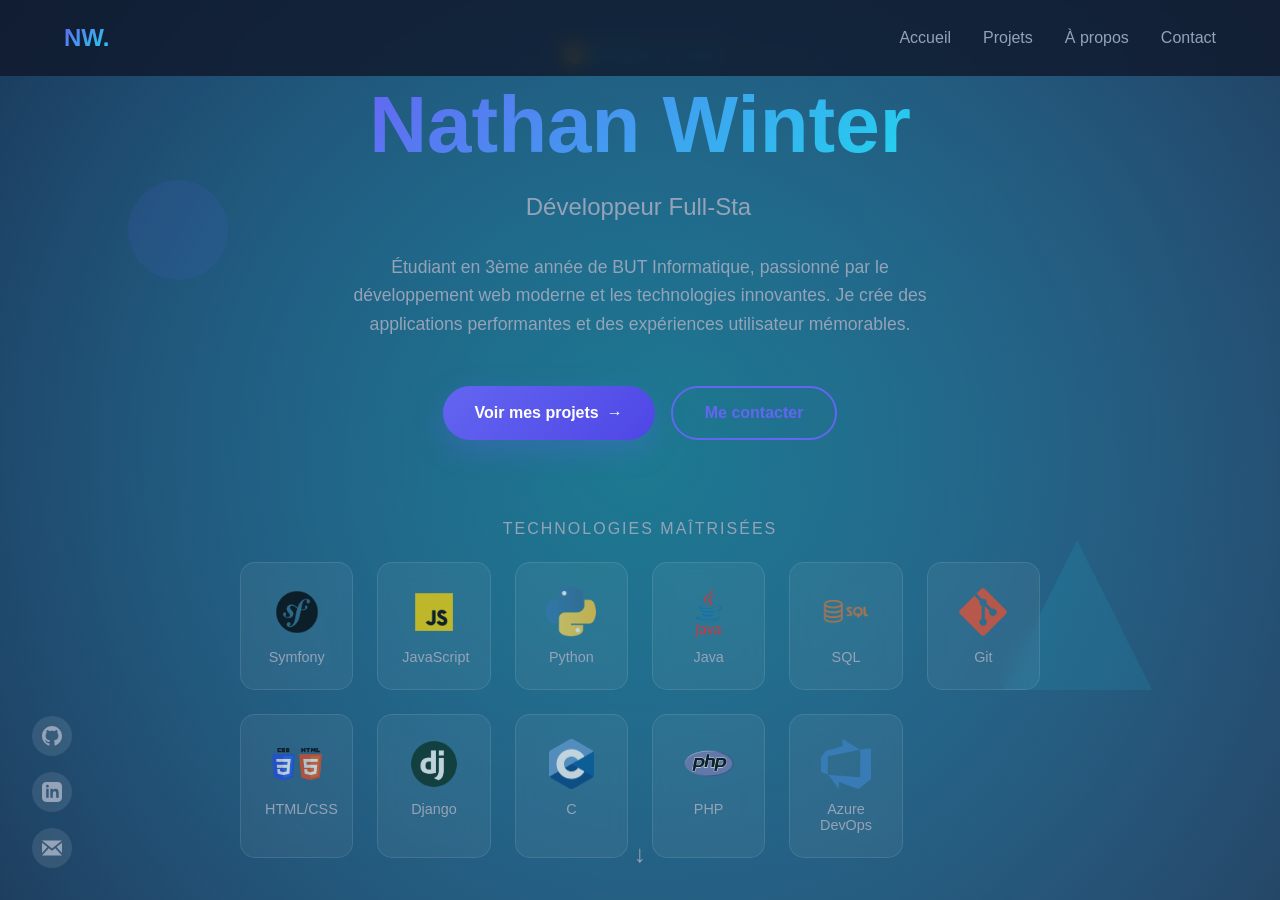
==== public_html/index.html @ c36e3659 "Init" ====
<!DOCTYPE html>
<html lang="fr">
<head>
    <meta charset="UTF-8">
    <meta name="viewport" content="width=device-width, initial-scale=1.0">
    <title>Alexandre Moreau - Portfolio</title>
    <link href="/public/css/styles.css" rel="stylesheet" />
    <script defer src="/public/js/script.js"></script>
</head>
<body>
<!-- Animated Background -->
<div class="bg-animation"></div>

<!-- Floating Shapes -->
<div class="shape shape-1"></div>
<div class="shape shape-2"></div>

<!-- Navigation -->
<nav id="navbar">
    <div class="nav-container">
        <div class="logo">NW.</div>
        <ul class="nav-links">
            <li><a href="#home">Accueil</a></li>
            <li><a href="#projects">Projets</a></li>
            <li><a href="#about">À propos</a></li>
            <li><a href="#contact">Contact</a></li>
        </ul>
    </div>
</nav>

<!-- Hero Section -->
<section class="hero" id="home">
    <div class="hero-content">
        <p class="greeting">👋 Bonjour, je suis</p>
        <h1>
            <span class="name-highlight">Nathan Winter</span>
        </h1>
        <p class="tagline">
            Développeur Full-Stack <span class="typing-effect"></span>
        </p>
        <p class="hero-description">
            Étudiant en 3ème année de BUT Informatique, passionné par le développement web moderne et les technologies innovantes. Je crée des applications performantes et des expériences utilisateur mémorables.
        </p>

        <div class="btn-group">
            <a href="#projects" class="btn btn-primary">
                <span>Voir mes projets</span>
                <span>→</span>
            </a>
            <a href="#contact" class="btn btn-secondary">
                <span>Me contacter</span>
            </a>
        </div>

        <div class="skills">
            <p class="skills-title">Technologies maîtrisées</p>
            <div class="skills-grid">
                <div class="skill-card">
                    <img class="skill-icon" src="/public/img/logo-symfony.png" alt="Symfony">
                    <div class="skill-name">Symfony</div>
                </div>
                <div class="skill-card">
                    <img class="skill-icon" src="/public/img/logo-js.png" alt="JavaScript">
                    <div class="skill-name">JavaScript</div>
                </div>
                <div class="skill-card">
                    <img class="skill-icon" src="/public/img/logo-python.png" alt="Python">
                    <div class="skill-name">Python</div>
                </div>
                <div class="skill-card">
                    <img class="skill-icon" src="/public/img/logo-java.png" alt="Java">
                    <div class="skill-name">Java</div>
                </div>
                <div class="skill-card">
                    <img class="skill-icon" src="/public/img/logo-sql.png" alt="SQL">
                    <div class="skill-name">SQL</div>
                </div>
                <div class="skill-card">
                    <img class="skill-icon" src="/public/img/logo-git.png" alt="Git">
                    <div class="skill-name">Git</div>
                </div>
                <div class="skill-card">
                    <img class="skill-icon" src="/public/img/logo-htmlcss.png" alt="HTML/CSS">
                    <div class="skill-name">HTML/CSS</div>
                </div>
                <div class="skill-card">
                    <img class="skill-icon" src="/public/img/logo-django.png" alt="Django">
                    <div class="skill-name">Django</div>
                </div>
                <div class="skill-card">
                    <img class="skill-icon" src="/public/img/logo-c.png" alt="C">
                    <div class="skill-name">C</div>
                </div>
                <div class="skill-card">
                    <img class="skill-icon" src="/public/img/logo-php.png" alt="PHP">
                    <div class="skill-name">PHP</div>
                </div>
                <div class="skill-card">
                    <img class="skill-icon" src="/public/img/logo-azure.png" alt="Azure">
                    <div class="skill-name">Azure DevOps</div>
                </div>
            </div>
        </div>
    </div>

    <div class="scroll-indicator"></div>
</section>

<!-- Social Links -->
<div class="social-links">
    <a href="https://github.com" class="social-link" title="GitHub">
        <svg width="20" height="20" viewBox="0 0 24 24" fill="currentColor">
            <path d="M12 0c-6.626 0-12 5.373-12 12 0 5.302 3.438 9.8 8.207 11.387.599.111.793-.261.793-.577v-2.234c-3.338.726-4.033-1.416-4.033-1.416-.546-1.387-1.333-1.756-1.333-1.756-1.089-.745.083-.729.083-.729 1.205.084 1.839 1.237 1.839 1.237 1.07 1.834 2.807 1.304 3.492.997.107-.775.418-1.305.762-1.604-2.665-.305-5.467-1.334-5.467-5.931 0-1.311.469-2.381 1.236-3.221-.124-.303-.535-1.524.117-3.176 0 0 1.008-.322 3.301 1.23.957-.266 1.983-.399 3.003-.404 1.02.005 2.047.138 3.006.404 2.291-1.552 3.297-1.23 3.297-1.23.653 1.653.242 2.874.118 3.176.77.84 1.235 1.911 1.235 3.221 0 4.609-2.807 5.624-5.479 5.921.43.372.823 1.102.823 2.222v3.293c0 .319.192.694.801.576 4.765-1.589 8.199-6.086 8.199-11.386 0-6.627-5.373-12-12-12z"/>
        </svg>
    </a>
    <a href="https://linkedin.com" class="social-link" title="LinkedIn">
        <svg width="20" height="20" viewBox="0 0 24 24" fill="currentColor">
            <path d="M19 0h-14c-2.761 0-5 2.239-5 5v14c0 2.761 2.239 5 5 5h14c2.762 0 5-2.239 5-5v-14c0-2.761-2.238-5-5-5zm-11 19h-3v-11h3v11zm-1.5-12.268c-.966 0-1.75-.79-1.75-1.764s.784-1.764 1.75-1.764 1.75.79 1.75 1.764-.783 1.764-1.75 1.764zm13.5 12.268h-3v-5.604c0-3.368-4-3.113-4 0v5.604h-3v-11h3v1.765c1.396-2.586 7-2.777 7 2.476v6.759z"/>
        </svg>
    </a>
    <a href="mailto:alexandre.moreau@example.com" class="social-link" title="Email">
        <svg width="20" height="20" viewBox="0 0 24 24" fill="currentColor">
            <path d="M12 12.713l-11.985-9.713h23.971l-11.986 9.713zm-5.425-1.822l-6.575-5.329v12.501l6.575-7.172zm10.85 0l6.575 7.172v-12.501l-6.575 5.329zm-1.557 1.261l-3.868 3.135-3.868-3.135-8.11 8.848h23.956l-8.11-8.848z"/>
        </svg>
    </a>
</div>
</body>
</html>
---- public/css/styles.css ----
* {
    margin: 0;
    padding: 0;
    box-sizing: border-box;
}

:root {
    --primary: #6366f1;
    --primary-dark: #4f46e5;
    --secondary: #22d3ee;
    --dark: #0f172a;
    --dark-lighter: #1e293b;
    --light: #f1f5f9;
    --text-primary: #e2e8f0;
    --text-secondary: #94a3b8;
}

body {
    font-family: -apple-system, BlinkMacSystemFont, 'Segoe UI', Roboto, sans-serif;
    background: linear-gradient(135deg, var(--dark) 0%, var(--dark-lighter) 100%);
    color: var(--text-primary);
    overflow-x: hidden;
    min-height: 100vh;
}

/* Animated Background */
.bg-animation {
    position: fixed;
    width: 100%;
    height: 100%;
    top: 0;
    left: 0;
    z-index: 0;
    opacity: 0.5;
}

.bg-animation::before {
    content: '';
    position: absolute;
    top: -50%;
    right: -50%;
    width: 200%;
    height: 200%;
    background: radial-gradient(circle, var(--primary) 0%, transparent 70%);
    animation: rotate 30s linear infinite;
}

.bg-animation::after {
    content: '';
    position: absolute;
    bottom: -50%;
    left: -50%;
    width: 200%;
    height: 200%;
    background: radial-gradient(circle, var(--secondary) 0%, transparent 70%);
    animation: rotate 30s linear infinite reverse;
}

@keyframes rotate {
    0% { transform: rotate(0deg); }
    100% { transform: rotate(360deg); }
}

/* Navigation */
nav {
    position: fixed;
    top: 0;
    width: 100%;
    padding: 1.5rem 5%;
    background: rgba(15, 23, 42, 0.8);
    backdrop-filter: blur(10px);
    z-index: 1000;
    transition: all 0.3s ease;
}

nav.scrolled {
    padding: 1rem 5%;
    background: rgba(15, 23, 42, 0.95);
}

.nav-container {
    max-width: 1400px;
    margin: 0 auto;
    display: flex;
    justify-content: space-between;
    align-items: center;
}

.logo {
    font-size: 1.5rem;
    font-weight: bold;
    background: linear-gradient(135deg, var(--primary), var(--secondary));
    -webkit-background-clip: text;
    -webkit-text-fill-color: transparent;
    background-clip: text;
}

.nav-links {
    display: flex;
    gap: 2rem;
    list-style: none;
}

.nav-links a {
    color: var(--text-secondary);
    text-decoration: none;
    transition: all 0.3s ease;
    position: relative;
}

.nav-links a:hover {
    color: var(--text-primary);
}

.nav-links a::after {
    content: '';
    position: absolute;
    bottom: -5px;
    left: 0;
    width: 0;
    height: 2px;
    background: var(--primary);
    transition: width 0.3s ease;
}

.nav-links a:hover::after {
    width: 100%;
}

/* Hero Section */
.hero {
    min-height: 100vh;
    display: flex;
    align-items: center;
    justify-content: center;
    position: relative;
    z-index: 1;
    padding: 0 5%;
}

.hero-content {
    max-width: 1200px;
    text-align: center;
    animation: fadeInUp 1s ease;
}

@keyframes fadeInUp {
    from {
        opacity: 0;
        transform: translateY(30px);
    }
    to {
        opacity: 1;
        transform: translateY(0);
    }
}

.greeting {
    font-size: 1.2rem;
    color: var(--secondary);
    margin-bottom: 1rem;
    font-weight: 500;
}

h1 {
    font-size: clamp(2.5rem, 8vw, 5rem);
    font-weight: 800;
    margin-bottom: 1.5rem;
    line-height: 1.1;
}

.name-highlight {
    background: linear-gradient(135deg, var(--primary), var(--secondary));
    -webkit-background-clip: text;
    -webkit-text-fill-color: transparent;
    background-clip: text;
}

.tagline {
    font-size: 1.5rem;
    color: var(--text-secondary);
    margin-bottom: 2rem;
}

.typing-effect {
    display: inline-block;
    border-right: 3px solid var(--primary);
    animation: blink 1s infinite;
}

@keyframes blink {
    0%, 50% { border-color: var(--primary); }
    51%, 100% { border-color: transparent; }
}

.hero-description {
    font-size: 1.1rem;
    color: var(--text-secondary);
    max-width: 600px;
    margin: 0 auto 3rem;
    line-height: 1.6;
}

/* Buttons */
.btn-group {
    display: flex;
    gap: 1rem;
    justify-content: center;
    flex-wrap: wrap;
}

.btn {
    padding: 1rem 2rem;
    border-radius: 50px;
    text-decoration: none;
    font-weight: 600;
    transition: all 0.3s ease;
    display: inline-flex;
    align-items: center;
    gap: 0.5rem;
}

.btn-primary {
    background: linear-gradient(135deg, var(--primary), var(--primary-dark));
    color: white;
    box-shadow: 0 10px 30px rgba(99, 102, 241, 0.3);
}

.btn-primary:hover {
    transform: translateY(-2px);
    box-shadow: 0 15px 40px rgba(99, 102, 241, 0.4);
}

.btn-secondary {
    border: 2px solid var(--primary);
    color: var(--primary);
}

.btn-secondary:hover {
    background: var(--primary);
    color: white;
    transform: translateY(-2px);
}

/* Skills Section */
.skills {
    margin-top: 5rem;
    animation: fadeIn 1s ease 0.5s both;
}

@keyframes fadeIn {
    from { opacity: 0; }
    to { opacity: 1; }
}

.skills-title {
    font-size: 1rem;
    color: var(--text-secondary);
    text-transform: uppercase;
    letter-spacing: 2px;
    margin-bottom: 1.5rem;
}

.skills-grid {
    display: grid;
    grid-template-columns: repeat(auto-fit, minmax(100px, 1fr));
    gap: 1.5rem;
    max-width: 800px;
    margin: 0 auto;
}

.skill-card {
    background: rgba(255, 255, 255, 0.05);
    backdrop-filter: blur(10px);
    padding: 1.5rem;
    border-radius: 15px;
    text-align: center;
    transition: all 0.3s ease;
    border: 1px solid rgba(255, 255, 255, 0.1);
}

.skill-card:hover {
    transform: translateY(-5px);
    background: rgba(255, 255, 255, 0.1);
    border-color: var(--primary);
}

.skill-icon {
    width: 50px;
    height: 50px;
    margin-bottom: 0.5rem;
    object-fit: contain;
    opacity: 0.7;
    transition: all 0.3s ease;
}

.skill-card:hover .skill-icon {
    opacity: 1;
    filter: drop-shadow(0 0 10px var(--primary));
    transform: scale(1.1);
}

.skill-name {
    font-size: 0.9rem;
    color: var(--text-secondary);
}

/* Social Links */
.social-links {
    position: fixed;
    left: 2rem;
    bottom: 2rem;
    display: flex;
    flex-direction: column;
    gap: 1rem;
    z-index: 100;
}

.social-link {
    width: 40px;
    height: 40px;
    display: flex;
    align-items: center;
    justify-content: center;
    background: rgba(255, 255, 255, 0.1);
    border-radius: 50%;
    color: var(--text-secondary);
    text-decoration: none;
    transition: all 0.3s ease;
}

.social-link:hover {
    background: var(--primary);
    color: white;
    transform: translateY(-3px);
}

/* Scroll Indicator */
.scroll-indicator {
    position: absolute;
    bottom: 2rem;
    left: 50%;
    transform: translateX(-50%);
    animation: bounce 2s infinite;
}

@keyframes bounce {
    0%, 20%, 50%, 80%, 100% { transform: translateX(-50%) translateY(0); }
    40% { transform: translateX(-50%) translateY(-10px); }
    60% { transform: translateX(-50%) translateY(-5px); }
}

.scroll-indicator::before {
    content: '↓';
    font-size: 1.5rem;
    color: var(--text-secondary);
}

/* Mobile Responsive */
@media (max-width: 768px) {
    .nav-links {
        display: none;
    }

    .hero-content {
        padding: 0 1rem;
    }

    h1 {
        font-size: clamp(2rem, 10vw, 3.5rem);
    }

    .tagline {
        font-size: 1.2rem;
    }

    .social-links {
        left: 1rem;
        bottom: 1rem;
    }

    .skills-grid {
        grid-template-columns: repeat(auto-fit, minmax(80px, 1fr));
        gap: 1rem;
    }
}

/* Floating shapes */
.shape {
    position: absolute;
    opacity: 0.1;
}

.shape-1 {
    top: 20%;
    left: 10%;
    width: 100px;
    height: 100px;
    background: var(--primary);
    border-radius: 50%;
    animation: float 6s ease-in-out infinite;
}

.shape-2 {
    top: 60%;
    right: 10%;
    width: 150px;
    height: 150px;
    background: var(--secondary);
    clip-path: polygon(50% 0%, 0% 100%, 100% 100%);
    animation: float 8s ease-in-out infinite reverse;
}

@keyframes float {
    0%, 100% { transform: translateY(0) rotate(0deg); }
    50% { transform: translateY(-20px) rotate(180deg); }
}
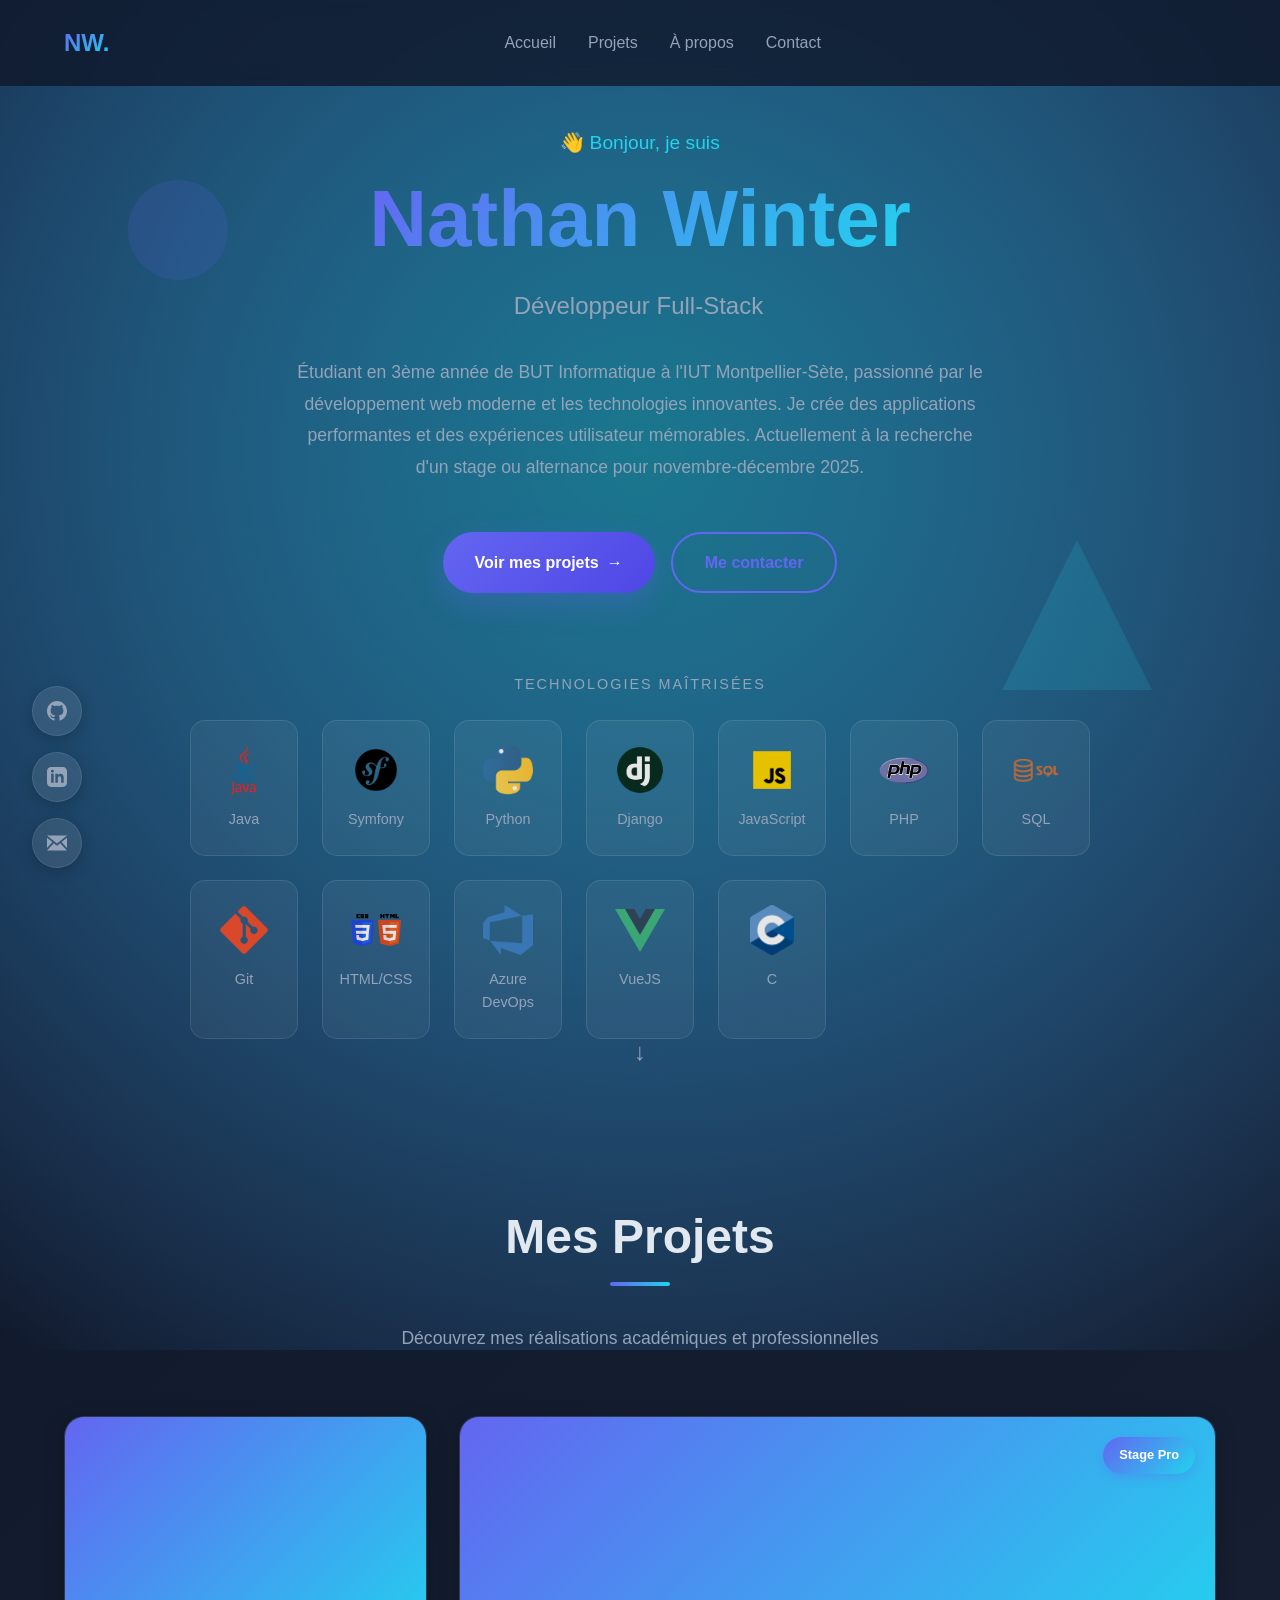
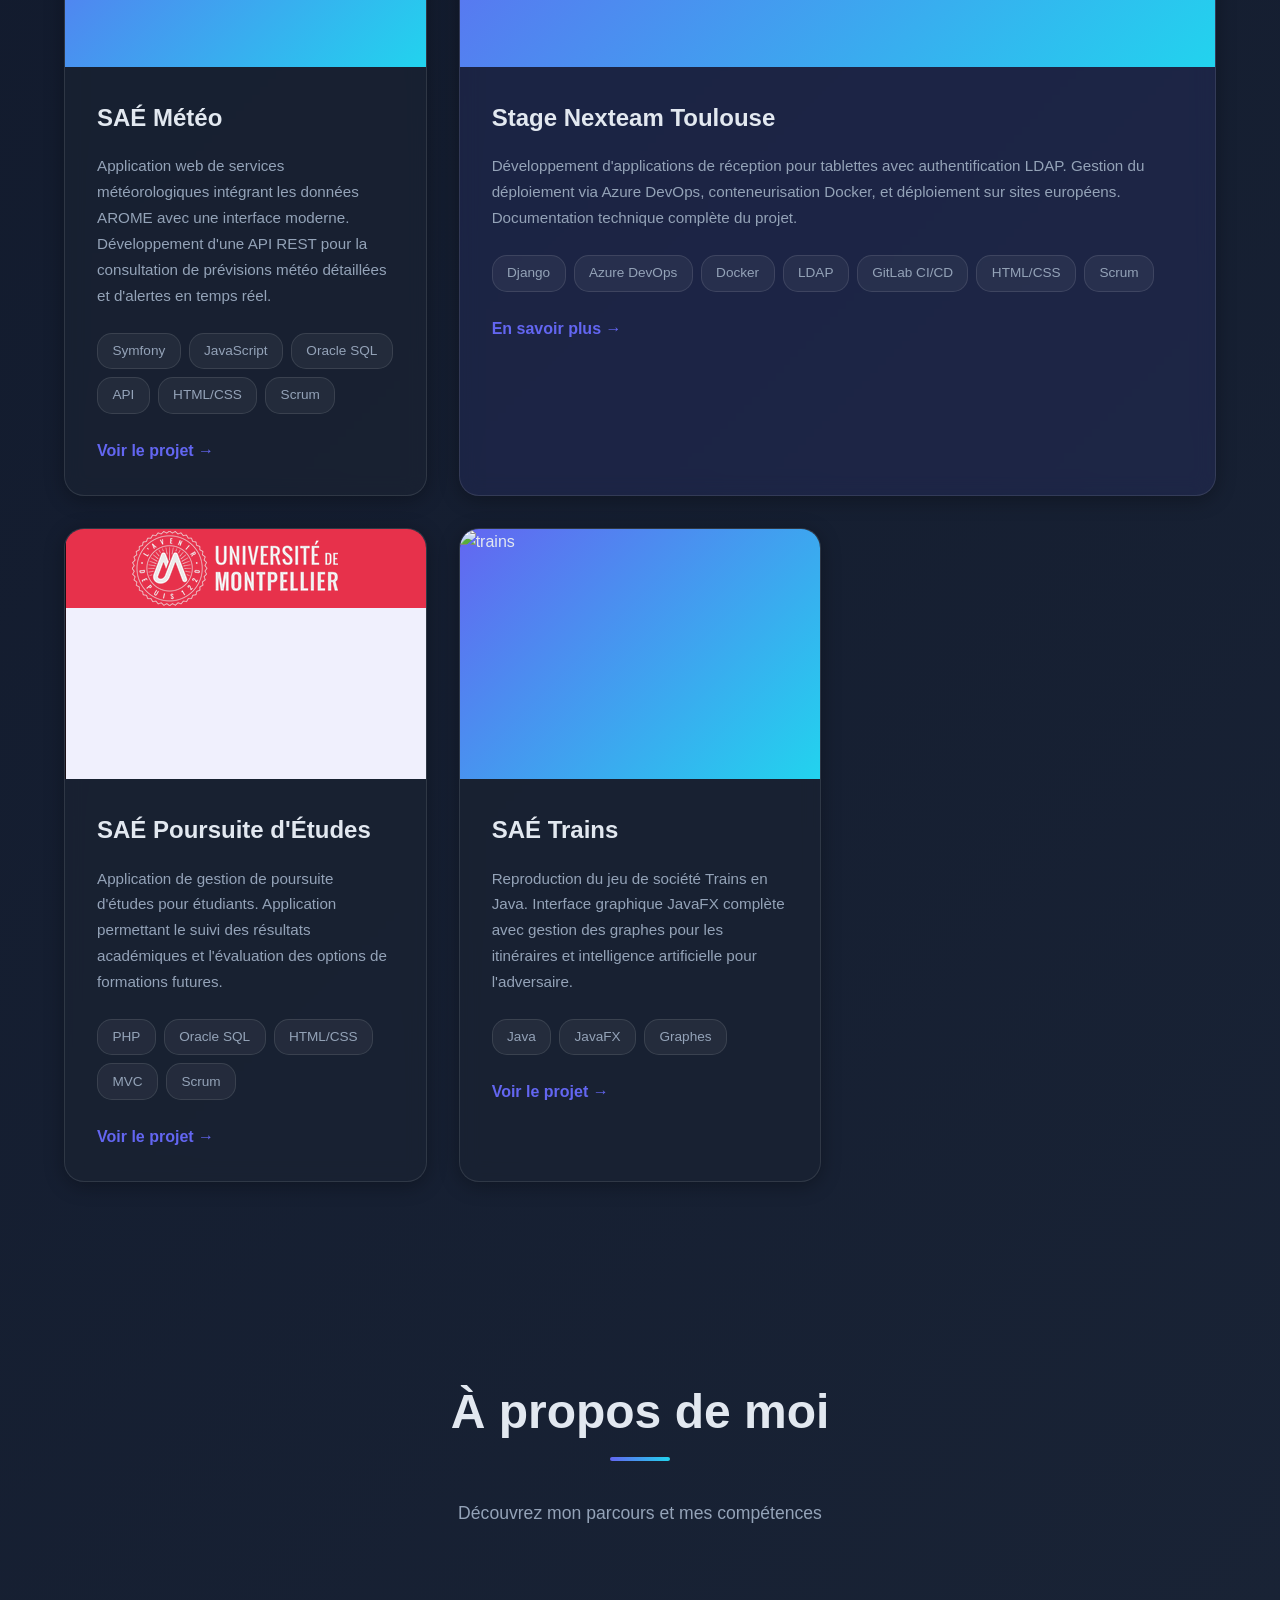
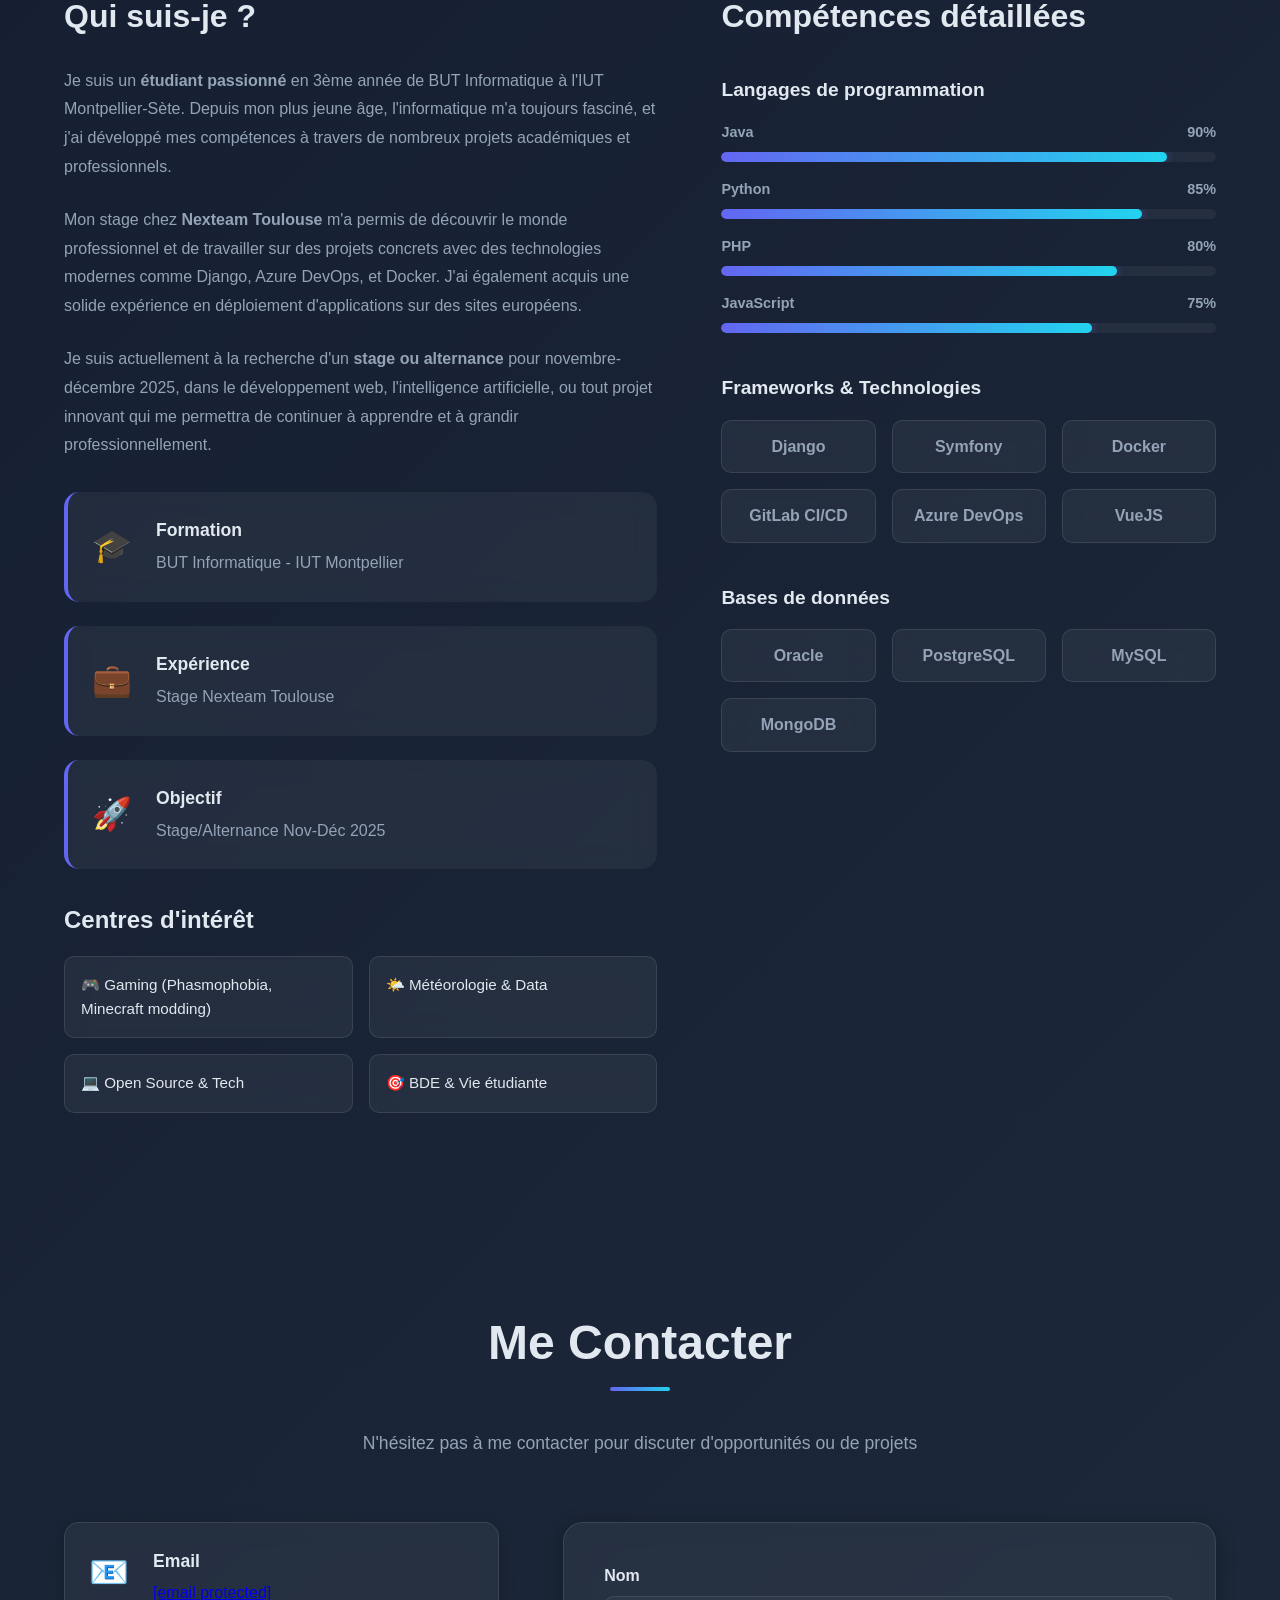
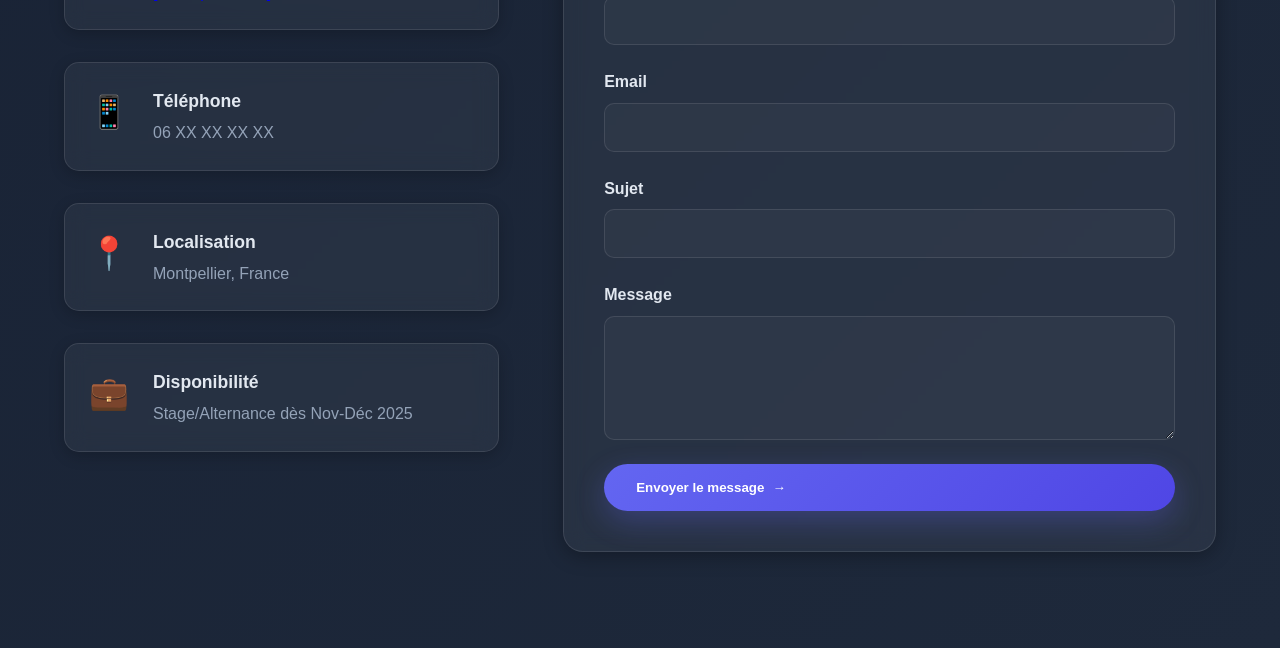
==== commit 7274a02a: "f" ====
--- a/public_html/index.html
+++ b/public_html/index.html
@@ -3,9 +3,9 @@
 <head>
     <meta charset="UTF-8">
     <meta name="viewport" content="width=device-width, initial-scale=1.0">
-    <title>Alexandre Moreau - Portfolio</title>
-    <link href="/public/css/styles.css" rel="stylesheet" />
-    <script defer src="/public/js/script.js"></script>
+    <title>Jarvis - Portfolio Développeur</title>
+    <link href="../public/css/styles.css" rel="stylesheet" />
+    <script defer src="../public/js/script.js"></script>
 </head>
 <body>
 <!-- Animated Background -->
@@ -25,6 +25,11 @@
             <li><a href="#about">À propos</a></li>
             <li><a href="#contact">Contact</a></li>
         </ul>
+        <div class="hamburger">
+            <span></span>
+            <span></span>
+            <span></span>
+        </div>
     </div>
 </nav>
 
@@ -39,7 +44,7 @@
             Développeur Full-Stack <span class="typing-effect"></span>
         </p>
         <p class="hero-description">
-            Étudiant en 3ème année de BUT Informatique, passionné par le développement web moderne et les technologies innovantes. Je crée des applications performantes et des expériences utilisateur mémorables.
+            Étudiant en 3ème année de BUT Informatique à l'IUT Montpellier-Sète, passionné par le développement web moderne et les technologies innovantes. Je crée des applications performantes et des expériences utilisateur mémorables. Actuellement à la recherche d'un stage ou alternance pour novembre-décembre 2025.
         </p>
 
         <div class="btn-group">
@@ -56,48 +61,52 @@
             <p class="skills-title">Technologies maîtrisées</p>
             <div class="skills-grid">
                 <div class="skill-card">
-                    <img class="skill-icon" src="/public/img/logo-symfony.png" alt="Symfony">
+                    <img class="skill-icon" src="../public/img/logo-java.png" alt="Java" loading="lazy">
+                    <div class="skill-name">Java</div>
+                </div>
+                <div class="skill-card">
+                    <img class="skill-icon" src="../public/img/logo-symfony.png" alt="Symfony" loading="lazy">
                     <div class="skill-name">Symfony</div>
                 </div>
                 <div class="skill-card">
-                    <img class="skill-icon" src="/public/img/logo-js.png" alt="JavaScript">
+                    <img class="skill-icon" src="../public/img/logo-python.png" alt="Python" loading="lazy">
+                    <div class="skill-name">Python</div>
+                </div>
+                <div class="skill-card">
+                    <img class="skill-icon" src="../public/img/logo-django.png" alt="Django" loading="lazy">
+                    <div class="skill-name">Django</div>
+                </div>
+                <div class="skill-card">
+                    <img class="skill-icon" src="../public/img/logo-js.png" alt="JavaScript" loading="lazy">
                     <div class="skill-name">JavaScript</div>
                 </div>
                 <div class="skill-card">
-                    <img class="skill-icon" src="/public/img/logo-python.png" alt="Python">
-                    <div class="skill-name">Python</div>
-                </div>
-                <div class="skill-card">
-                    <img class="skill-icon" src="/public/img/logo-java.png" alt="Java">
-                    <div class="skill-name">Java</div>
-                </div>
-                <div class="skill-card">
-                    <img class="skill-icon" src="/public/img/logo-sql.png" alt="SQL">
+                    <img class="skill-icon" src="../public/img/logo-php.png" alt="PHP" loading="lazy">
+                    <div class="skill-name">PHP</div>
+                </div>
+                <div class="skill-card">
+                    <img class="skill-icon" src="../public/img/logo-sql.png" alt="SQL" loading="lazy">
                     <div class="skill-name">SQL</div>
                 </div>
                 <div class="skill-card">
-                    <img class="skill-icon" src="/public/img/logo-git.png" alt="Git">
+                    <img class="skill-icon" src="../public/img/logo-git.png" alt="Git" loading="lazy">
                     <div class="skill-name">Git</div>
                 </div>
                 <div class="skill-card">
-                    <img class="skill-icon" src="/public/img/logo-htmlcss.png" alt="HTML/CSS">
+                    <img class="skill-icon" src="../public/img/logo-htmlcss.png" alt="HTML/CSS" loading="lazy">
                     <div class="skill-name">HTML/CSS</div>
                 </div>
                 <div class="skill-card">
-                    <img class="skill-icon" src="/public/img/logo-django.png" alt="Django">
-                    <div class="skill-name">Django</div>
-                </div>
-                <div class="skill-card">
-                    <img class="skill-icon" src="/public/img/logo-c.png" alt="C">
+                    <img class="skill-icon" src="../public/img/logo-azure.png" alt="Azure DevOps" loading="lazy">
+                    <div class="skill-name">Azure DevOps</div>
+                </div>
+                <div class="skill-card">
+                    <img class="skill-icon" src="../public/img/logo-vueJS.png" alt="VueJS" loading="lazy">
+                    <div class="skill-name">VueJS</div>
+                </div>
+                <div class="skill-card">
+                    <img class="skill-icon" src="../public/img/logo-c.png" alt="C" loading="lazy">
                     <div class="skill-name">C</div>
-                </div>
-                <div class="skill-card">
-                    <img class="skill-icon" src="/public/img/logo-php.png" alt="PHP">
-                    <div class="skill-name">PHP</div>
-                </div>
-                <div class="skill-card">
-                    <img class="skill-icon" src="/public/img/logo-azure.png" alt="Azure">
-                    <div class="skill-name">Azure DevOps</div>
                 </div>
             </div>
         </div>
@@ -106,23 +115,349 @@
     <div class="scroll-indicator"></div>
 </section>
 
+<!-- Projects Section -->
+<section id="projects" class="projects">
+    <div class="container">
+        <div class="section-header">
+            <h2 class="section-title">Mes Projets</h2>
+            <p class="section-subtitle">Découvrez mes réalisations académiques et professionnelles</p>
+        </div>
+
+        <div class="projects-grid">
+            <!-- SAÉ Météo -->
+            <div class="project-card">
+                <div class="project-image">
+                    <div class="project-overlay">
+                        <div class="project-tags">
+                        </div>
+                    </div>
+                </div>
+                <div class="project-content">
+                    <h3 class="project-title">SAÉ Météo</h3>
+                    <p class="project-description">
+                        Application web de services météorologiques intégrant les données AROME avec une interface moderne.
+                        Développement d'une API REST pour la consultation de prévisions météo détaillées et d'alertes en temps réel.
+                    </p>
+                    <div class="project-tech">
+                        <span>Symfony</span>
+                        <span>JavaScript</span>
+                        <span>Oracle SQL</span>
+                        <span>API</span>
+                        <span>HTML/CSS</span>
+                        <span>Scrum</span>
+                    </div>
+                    <div class="project-links">
+                        <a href="#" class="project-link">Voir le projet →</a>
+                    </div>
+                </div>
+            </div>
+
+            <!-- Stage Nexteam -->
+            <div class="project-card featured">
+                <div class="featured-badge">Stage Pro</div>
+                <div class="project-image">
+                    <div class="project-overlay">
+                        <div class="project-tags">
+                        </div>
+                    </div>
+                </div>
+                <div class="project-content">
+                    <h3 class="project-title">Stage Nexteam Toulouse</h3>
+                    <p class="project-description">
+                        Développement d'applications de réception pour tablettes avec authentification LDAP.
+                        Gestion du déploiement via Azure DevOps, conteneurisation Docker, et déploiement sur sites européens.
+                        Documentation technique complète du projet.
+                    </p>
+                    <div class="project-tech">
+                        <span>Django</span>
+                        <span>Azure DevOps</span>
+                        <span>Docker</span>
+                        <span>LDAP</span>
+                        <span>GitLab CI/CD</span>
+                        <span>HTML/CSS</span>
+                        <span>Scrum</span>
+                    </div>
+                    <div class="project-links">
+                        <a href="#" class="project-link">En savoir plus →</a>
+                    </div>
+                </div>
+            </div>
+
+            <!-- SAÉ Poursuite d'études -->
+            <div class="project-card">
+                <div class="project-image">
+                    <img src="../public/img/projetSAE3.png" alt="etudes">
+                    <div class="project-overlay">
+                        <div class="project-tags">
+                        </div>
+                    </div>
+                </div>
+                <div class="project-content">
+                    <h3 class="project-title">SAÉ Poursuite d'Études</h3>
+                    <p class="project-description">
+                        Application de gestion de poursuite d'études pour étudiants. Application permettant
+                        le suivi des résultats académiques et l'évaluation des options de formations futures.
+                    </p>
+                    <div class="project-tech">
+                        <span>PHP</span>
+                        <span>Oracle SQL</span>
+                        <span>HTML/CSS</span>
+                        <span>MVC</span>
+                        <span>Scrum</span>
+                    </div>
+                    <div class="project-links">
+                        <a href="#" class="project-link">Voir le projet →</a>
+                    </div>
+                </div>
+            </div>
+
+            <!-- SAÉ Trains -->
+            <div class="project-card">
+                <div class="project-image">
+                    <img src="../public/img/imgProjetTrains.png" alt="trains">
+                    <div class="project-overlay">
+                        <div class="project-tags">
+                        </div>
+                    </div>
+                </div>
+                <div class="project-content">
+                    <h3 class="project-title">SAÉ Trains</h3>
+                    <p class="project-description">
+                        Reproduction du jeu de société Trains en Java. Interface graphique JavaFX complète
+                        avec gestion des graphes pour les itinéraires et intelligence artificielle pour l'adversaire.
+                    </p>
+                    <div class="project-tech">
+                        <span>Java</span>
+                        <span>JavaFX</span>
+                        <span>Graphes</span>
+                    </div>
+                    <div class="project-links">
+                        <a href="#" class="project-link">Voir le projet →</a>
+                    </div>
+                </div>
+            </div>
+        </div>
+    </div>
+</section>
+
+<!-- About Section -->
+<section id="about" class="about">
+    <div class="container">
+        <div class="section-header">
+            <h2 class="section-title">À propos de moi</h2>
+            <p class="section-subtitle">Découvrez mon parcours et mes compétences</p>
+        </div>
+
+        <div class="about-content">
+            <div class="about-text">
+                <h3>Qui suis-je ?</h3>
+                <p>
+                    Je suis un <strong>étudiant passionné</strong> en 3ème année de BUT Informatique à l'IUT Montpellier-Sète.
+                    Depuis mon plus jeune âge, l'informatique m'a toujours fasciné, et j'ai développé mes compétences
+                    à travers de nombreux projets académiques et professionnels.
+                </p>
+                <p>
+                    Mon stage chez <strong>Nexteam Toulouse</strong> m'a permis de découvrir le monde professionnel
+                    et de travailler sur des projets concrets avec des technologies modernes comme Django, Azure DevOps,
+                    et Docker. J'ai également acquis une solide expérience en déploiement d'applications sur des sites européens.
+                </p>
+                <p>
+                    Je suis actuellement à la recherche d'un <strong>stage ou alternance</strong> pour novembre-décembre 2025,
+                    dans le développement web, l'intelligence artificielle, ou tout projet innovant qui me permettra
+                    de continuer à apprendre et à grandir professionnellement.
+                </p>
+
+                <div class="about-highlights">
+                    <div class="highlight-item">
+                        <div class="highlight-icon">🎓</div>
+                        <div class="highlight-text">
+                            <h4>Formation</h4>
+                            <p>BUT Informatique - IUT Montpellier</p>
+                        </div>
+                    </div>
+                    <div class="highlight-item">
+                        <div class="highlight-icon">💼</div>
+                        <div class="highlight-text">
+                            <h4>Expérience</h4>
+                            <p>Stage Nexteam Toulouse</p>
+                        </div>
+                    </div>
+                    <div class="highlight-item">
+                        <div class="highlight-icon">🚀</div>
+                        <div class="highlight-text">
+                            <h4>Objectif</h4>
+                            <p>Stage/Alternance Nov-Déc 2025</p>
+                        </div>
+                    </div>
+                </div>
+
+                <div class="about-interests">
+                    <h3>Centres d'intérêt</h3>
+                    <div class="interests-list">
+                        <div class="interest-item">🎮 Gaming (Phasmophobia, Minecraft modding)</div>
+                        <div class="interest-item">🌤️ Météorologie & Data</div>
+                        <div class="interest-item">💻 Open Source & Tech</div>
+                        <div class="interest-item">🎯 BDE & Vie étudiante</div>
+                    </div>
+                </div>
+            </div>
+
+            <div class="about-skills-detailed">
+                <h3>Compétences détaillées</h3>
+
+                <div class="skill-category">
+                    <h4>Langages de programmation</h4>
+                    <div class="skill-bars">
+                        <div class="skill-bar">
+                            <div class="skill-info">
+                                <span>Java</span>
+                                <span>90%</span>
+                            </div>
+                            <div class="skill-progress">
+                                <div class="skill-progress-bar" style="width: 90%"></div>
+                            </div>
+                        </div>
+                        <div class="skill-bar">
+                            <div class="skill-info">
+                                <span>Python</span>
+                                <span>85%</span>
+                            </div>
+                            <div class="skill-progress">
+                                <div class="skill-progress-bar" style="width: 85%"></div>
+                            </div>
+                        </div>
+                        <div class="skill-bar">
+                            <div class="skill-info">
+                                <span>PHP</span>
+                                <span>80%</span>
+                            </div>
+                            <div class="skill-progress">
+                                <div class="skill-progress-bar" style="width: 80%"></div>
+                            </div>
+                        </div>
+                        <div class="skill-bar">
+                            <div class="skill-info">
+                                <span>JavaScript</span>
+                                <span>75%</span>
+                            </div>
+                            <div class="skill-progress">
+                                <div class="skill-progress-bar" style="width: 75%"></div>
+                            </div>
+                        </div>
+                    </div>
+                </div>
+
+                <div class="skill-category">
+                    <h4>Frameworks & Technologies</h4>
+                    <div class="tech-grid">
+                        <div class="tech-item">Django</div>
+                        <div class="tech-item">Symfony</div>
+                        <div class="tech-item">Docker</div>
+                        <div class="tech-item">GitLab CI/CD</div>
+                        <div class="tech-item">Azure DevOps</div>
+                        <div class="tech-item">VueJS</div>
+                    </div>
+                </div>
+
+                <div class="skill-category">
+                    <h4>Bases de données</h4>
+                    <div class="tech-grid">
+                        <div class="tech-item">Oracle</div>
+                        <div class="tech-item">PostgreSQL</div>
+                        <div class="tech-item">MySQL</div>
+                        <div class="tech-item">MongoDB</div>
+                    </div>
+                </div>
+            </div>
+        </div>
+    </div>
+</section>
+
+<!-- Contact Section -->
+<section id="contact" class="contact">
+    <div class="container">
+        <div class="section-header">
+            <h2 class="section-title">Me Contacter</h2>
+            <p class="section-subtitle">N'hésitez pas à me contacter pour discuter d'opportunités ou de projets</p>
+        </div>
+
+        <div class="contact-content">
+            <div class="contact-info">
+                <div class="contact-item">
+                    <div class="contact-icon">📧</div>
+                    <div class="contact-details">
+                        <h4>Email</h4>
+                        <p><a href="/cdn-cgi/l/email-protection" class="__cf_email__" data-cfemail="790f160d0b1c571c14181015391c01181409151c571a1614">[email&#160;protected]</a></p>
+                    </div>
+                </div>
+                <div class="contact-item">
+                    <div class="contact-icon">📱</div>
+                    <div class="contact-details">
+                        <h4>Téléphone</h4>
+                        <p>06 XX XX XX XX</p>
+                    </div>
+                </div>
+                <div class="contact-item">
+                    <div class="contact-icon">📍</div>
+                    <div class="contact-details">
+                        <h4>Localisation</h4>
+                        <p>Montpellier, France</p>
+                    </div>
+                </div>
+                <div class="contact-item">
+                    <div class="contact-icon">💼</div>
+                    <div class="contact-details">
+                        <h4>Disponibilité</h4>
+                        <p>Stage/Alternance dès Nov-Déc 2025</p>
+                    </div>
+                </div>
+            </div>
+
+            <div class="contact-form-container">
+                <form class="contact-form">
+                    <div class="form-group">
+                        <label for="name">Nom</label>
+                        <input type="text" id="name" name="name" required>
+                    </div>
+                    <div class="form-group">
+                        <label for="email">Email</label>
+                        <input type="email" id="email" name="email" required>
+                    </div>
+                    <div class="form-group">
+                        <label for="subject">Sujet</label>
+                        <input type="text" id="subject" name="subject" required>
+                    </div>
+                    <div class="form-group">
+                        <label for="message">Message</label>
+                        <textarea id="message" name="message" rows="6" required></textarea>
+                    </div>
+                    <button type="submit" class="btn btn-primary">
+                        <span>Envoyer le message</span>
+                        <span>→</span>
+                    </button>
+                </form>
+            </div>
+        </div>
+    </div>
+</section>
+
 <!-- Social Links -->
 <div class="social-links">
-    <a href="https://github.com" class="social-link" title="GitHub">
+    <a href="https://github.com" class="social-link" title="GitHub" target="_blank">
         <svg width="20" height="20" viewBox="0 0 24 24" fill="currentColor">
             <path d="M12 0c-6.626 0-12 5.373-12 12 0 5.302 3.438 9.8 8.207 11.387.599.111.793-.261.793-.577v-2.234c-3.338.726-4.033-1.416-4.033-1.416-.546-1.387-1.333-1.756-1.333-1.756-1.089-.745.083-.729.083-.729 1.205.084 1.839 1.237 1.839 1.237 1.07 1.834 2.807 1.304 3.492.997.107-.775.418-1.305.762-1.604-2.665-.305-5.467-1.334-5.467-5.931 0-1.311.469-2.381 1.236-3.221-.124-.303-.535-1.524.117-3.176 0 0 1.008-.322 3.301 1.23.957-.266 1.983-.399 3.003-.404 1.02.005 2.047.138 3.006.404 2.291-1.552 3.297-1.23 3.297-1.23.653 1.653.242 2.874.118 3.176.77.84 1.235 1.911 1.235 3.221 0 4.609-2.807 5.624-5.479 5.921.43.372.823 1.102.823 2.222v3.293c0 .319.192.694.801.576 4.765-1.589 8.199-6.086 8.199-11.386 0-6.627-5.373-12-12-12z"/>
         </svg>
     </a>
-    <a href="https://linkedin.com" class="social-link" title="LinkedIn">
+    <a href="https://linkedin.com" class="social-link" title="LinkedIn" target="_blank">
         <svg width="20" height="20" viewBox="0 0 24 24" fill="currentColor">
             <path d="M19 0h-14c-2.761 0-5 2.239-5 5v14c0 2.761 2.239 5 5 5h14c2.762 0 5-2.239 5-5v-14c0-2.761-2.238-5-5-5zm-11 19h-3v-11h3v11zm-1.5-12.268c-.966 0-1.75-.79-1.75-1.764s.784-1.764 1.75-1.764 1.75.79 1.75 1.764-.783 1.764-1.75 1.764zm13.5 12.268h-3v-5.604c0-3.368-4-3.113-4 0v5.604h-3v-11h3v1.765c1.396-2.586 7-2.777 7 2.476v6.759z"/>
         </svg>
     </a>
-    <a href="mailto:alexandre.moreau@example.com" class="social-link" title="Email">
+    <a href="/cdn-cgi/l/email-protection#cabca5beb8afe4afa7aba3a68aafb2aba7baa6afe4a9a5a7" class="social-link" title="Email">
         <svg width="20" height="20" viewBox="0 0 24 24" fill="currentColor">
             <path d="M12 12.713l-11.985-9.713h23.971l-11.986 9.713zm-5.425-1.822l-6.575-5.329v12.501l6.575-7.172zm10.85 0l6.575 7.172v-12.501l-6.575 5.329zm-1.557 1.261l-3.868 3.135-3.868-3.135-8.11 8.848h23.956l-8.11-8.848z"/>
         </svg>
     </a>
 </div>
 </body>
-</html>+</html>
--- a/public/css/styles.css
+++ b/public/css/styles.css
@@ -1,18 +1,30 @@
-* {
-    margin: 0;
-    padding: 0;
-    box-sizing: border-box;
-}
-
+/* ==========================================
+   PORTFOLIO DARK - VERSION PROFESSIONNELLE
+   ========================================== */
+
+/* Reset et variables */
 :root {
     --primary: #6366f1;
     --primary-dark: #4f46e5;
     --secondary: #22d3ee;
     --dark: #0f172a;
     --dark-lighter: #1e293b;
+    --dark-card: #1a2332;
     --light: #f1f5f9;
     --text-primary: #e2e8f0;
     --text-secondary: #94a3b8;
+    --border-color: rgba(255, 255, 255, 0.1);
+}
+
+* {
+    margin: 0;
+    padding: 0;
+    box-sizing: border-box;
+}
+
+html {
+    scroll-behavior: smooth;
+    font-size: 16px;
 }
 
 body {
@@ -21,16 +33,25 @@
     color: var(--text-primary);
     overflow-x: hidden;
     min-height: 100vh;
-}
-
-/* Animated Background */
+    line-height: 1.6;
+}
+
+.container {
+    max-width: 1400px;
+    margin: 0 auto;
+    padding: 0 5%;
+}
+
+/* ==========================================
+   ANIMATED BACKGROUND
+   ========================================== */
 .bg-animation {
     position: fixed;
     width: 100%;
     height: 100%;
     top: 0;
     left: 0;
-    z-index: 0;
+    z-index: -2;
     opacity: 0.5;
 }
 
@@ -61,12 +82,48 @@
     100% { transform: rotate(360deg); }
 }
 
-/* Navigation */
+/* ==========================================
+   FLOATING SHAPES
+   ========================================== */
+.shape {
+    position: fixed;
+    opacity: 0.15;
+    z-index: -1;
+}
+
+.shape-1 {
+    top: 20%;
+    left: 10%;
+    width: 100px;
+    height: 100px;
+    background: var(--primary);
+    border-radius: 50%;
+    animation: float 6s ease-in-out infinite;
+}
+
+.shape-2 {
+    top: 60%;
+    right: 10%;
+    width: 150px;
+    height: 150px;
+    background: var(--secondary);
+    clip-path: polygon(50% 0%, 0% 100%, 100% 100%);
+    animation: float 8s ease-in-out infinite reverse;
+}
+
+@keyframes float {
+    0%, 100% { transform: translateY(0) rotate(0deg); }
+    50% { transform: translateY(-20px) rotate(180deg); }
+}
+
+/* ==========================================
+   NAVIGATION
+   ========================================== */
 nav {
     position: fixed;
     top: 0;
     width: 100%;
-    padding: 1.5rem 5%;
+    padding: 1.5rem 0;
     background: rgba(15, 23, 42, 0.8);
     backdrop-filter: blur(10px);
     z-index: 1000;
@@ -74,13 +131,15 @@
 }
 
 nav.scrolled {
-    padding: 1rem 5%;
+    padding: 1rem 0;
     background: rgba(15, 23, 42, 0.95);
+    box-shadow: 0 4px 20px rgba(0, 0, 0, 0.5);
 }
 
 .nav-container {
     max-width: 1400px;
     margin: 0 auto;
+    padding: 0 5%;
     display: flex;
     justify-content: space-between;
     align-items: center;
@@ -93,6 +152,12 @@
     -webkit-background-clip: text;
     -webkit-text-fill-color: transparent;
     background-clip: text;
+    cursor: pointer;
+    transition: transform 0.3s ease;
+}
+
+.logo:hover {
+    transform: scale(1.05);
 }
 
 .nav-links {
@@ -106,6 +171,7 @@
     text-decoration: none;
     transition: all 0.3s ease;
     position: relative;
+    font-weight: 500;
 }
 
 .nav-links a:hover {
@@ -127,7 +193,9 @@
     width: 100%;
 }
 
-/* Hero Section */
+/* ==========================================
+   HERO SECTION
+   ========================================== */
 .hero {
     min-height: 100vh;
     display: flex;
@@ -135,7 +203,7 @@
     justify-content: center;
     position: relative;
     z-index: 1;
-    padding: 0 5%;
+    padding: 8rem 5% 4rem;
 }
 
 .hero-content {
@@ -174,6 +242,7 @@
     -webkit-background-clip: text;
     -webkit-text-fill-color: transparent;
     background-clip: text;
+    display: inline-block;
 }
 
 .tagline {
@@ -196,17 +265,20 @@
 .hero-description {
     font-size: 1.1rem;
     color: var(--text-secondary);
-    max-width: 600px;
+    max-width: 700px;
     margin: 0 auto 3rem;
-    line-height: 1.6;
-}
-
-/* Buttons */
+    line-height: 1.8;
+}
+
+/* ==========================================
+   BUTTONS
+   ========================================== */
 .btn-group {
     display: flex;
     gap: 1rem;
     justify-content: center;
     flex-wrap: wrap;
+    margin-bottom: 5rem;
 }
 
 .btn {
@@ -218,6 +290,8 @@
     display: inline-flex;
     align-items: center;
     gap: 0.5rem;
+    border: none;
+    cursor: pointer;
 }
 
 .btn-primary {
@@ -234,6 +308,7 @@
 .btn-secondary {
     border: 2px solid var(--primary);
     color: var(--primary);
+    background: transparent;
 }
 
 .btn-secondary:hover {
@@ -242,9 +317,11 @@
     transform: translateY(-2px);
 }
 
-/* Skills Section */
+/* ==========================================
+   SKILLS SECTION
+   ========================================== */
 .skills {
-    margin-top: 5rem;
+    margin-top: 2rem;
     animation: fadeIn 1s ease 0.5s both;
 }
 
@@ -254,7 +331,7 @@
 }
 
 .skills-title {
-    font-size: 1rem;
+    font-size: 0.9rem;
     color: var(--text-secondary);
     text-transform: uppercase;
     letter-spacing: 2px;
@@ -265,14 +342,14 @@
     display: grid;
     grid-template-columns: repeat(auto-fit, minmax(100px, 1fr));
     gap: 1.5rem;
-    max-width: 800px;
+    max-width: 900px;
     margin: 0 auto;
 }
 
 .skill-card {
     background: rgba(255, 255, 255, 0.05);
     backdrop-filter: blur(10px);
-    padding: 1.5rem;
+    padding: 1.5rem 1rem;
     border-radius: 15px;
     text-align: center;
     transition: all 0.3s ease;
@@ -283,65 +360,45 @@
     transform: translateY(-5px);
     background: rgba(255, 255, 255, 0.1);
     border-color: var(--primary);
+    box-shadow: 0 10px 30px rgba(99, 102, 241, 0.2);
 }
 
 .skill-icon {
     width: 50px;
     height: 50px;
-    margin-bottom: 0.5rem;
+    margin: 0 auto 0.8rem;
+    display: block;
     object-fit: contain;
-    opacity: 0.7;
+    filter: brightness(0.9);
     transition: all 0.3s ease;
 }
 
 .skill-card:hover .skill-icon {
-    opacity: 1;
-    filter: drop-shadow(0 0 10px var(--primary));
+    filter: brightness(1.2) drop-shadow(0 0 10px rgba(99, 102, 241, 0.5));
     transform: scale(1.1);
 }
 
 .skill-name {
     font-size: 0.9rem;
     color: var(--text-secondary);
-}
-
-/* Social Links */
-.social-links {
-    position: fixed;
-    left: 2rem;
-    bottom: 2rem;
-    display: flex;
-    flex-direction: column;
-    gap: 1rem;
-    z-index: 100;
-}
-
-.social-link {
-    width: 40px;
-    height: 40px;
-    display: flex;
-    align-items: center;
-    justify-content: center;
-    background: rgba(255, 255, 255, 0.1);
-    border-radius: 50%;
-    color: var(--text-secondary);
-    text-decoration: none;
-    transition: all 0.3s ease;
-}
-
-.social-link:hover {
-    background: var(--primary);
-    color: white;
-    transform: translateY(-3px);
-}
-
-/* Scroll Indicator */
+    font-weight: 500;
+}
+
+.skill-card:hover .skill-name {
+    color: var(--text-primary);
+}
+
+/* ==========================================
+   SCROLL INDICATOR
+   ========================================== */
 .scroll-indicator {
     position: absolute;
     bottom: 2rem;
     left: 50%;
     transform: translateX(-50%);
     animation: bounce 2s infinite;
+    color: var(--text-secondary);
+    font-size: 1.5rem;
 }
 
 @keyframes bounce {
@@ -352,18 +409,547 @@
 
 .scroll-indicator::before {
     content: '↓';
+}
+
+/* ==========================================
+   SECTIONS COMMUNES
+   ========================================== */
+.section-header {
+    text-align: center;
+    margin-bottom: 4rem;
+}
+
+.section-title {
+    font-size: clamp(2rem, 5vw, 3rem);
+    font-weight: 900;
+    color: var(--text-primary);
+    margin-bottom: 1rem;
+    position: relative;
+    display: inline-block;
+}
+
+.section-title::after {
+    content: '';
+    position: absolute;
+    bottom: -10px;
+    left: 50%;
+    transform: translateX(-50%);
+    width: 60px;
+    height: 4px;
+    background: linear-gradient(90deg, var(--primary), var(--secondary));
+    border-radius: 2px;
+}
+
+.section-subtitle {
+    font-size: 1.1rem;
+    color: var(--text-secondary);
+    max-width: 600px;
+    margin: 2rem auto 0;
+}
+
+/* ==========================================
+   PROJECTS SECTION
+   ========================================== */
+.projects {
+    padding: 6rem 0;
+    position: relative;
+    z-index: 1;
+}
+
+.projects-grid {
+    display: grid;
+    grid-template-columns: repeat(auto-fill, minmax(350px, 1fr));
+    gap: 2rem;
+}
+
+.project-card {
+    background: rgba(26, 35, 50, 0.7);
+    backdrop-filter: blur(10px);
+    border-radius: 20px;
+    overflow: hidden;
+    box-shadow: 0 4px 20px rgba(0, 0, 0, 0.3);
+    transition: all 0.3s ease;
+    border: 1px solid var(--border-color);
+    position: relative;
+}
+
+.project-card:hover {
+    transform: translateY(-10px);
+    box-shadow: 0 20px 40px rgba(0, 0, 0, 0.5);
+    border-color: var(--primary);
+}
+
+.project-card.featured {
+    grid-column: span 2;
+    background: rgba(99, 102, 241, 0.1);
+}
+
+.featured-badge {
+    position: absolute;
+    top: 20px;
+    right: 20px;
+    background: linear-gradient(135deg, var(--primary), var(--secondary));
+    color: white;
+    padding: 0.5rem 1rem;
+    border-radius: 20px;
+    font-size: 0.8rem;
+    font-weight: 600;
+    z-index: 10;
+    box-shadow: 0 4px 10px rgba(99, 102, 241, 0.3);
+}
+
+.project-image {
+    width: 100%;
+    height: 250px;
+    background: linear-gradient(135deg, var(--primary), var(--secondary));
+    position: relative;
+    overflow: hidden;
+}
+
+.project-overlay {
+    position: absolute;
+    top: 0;
+    left: 0;
+    width: 100%;
+    height: 100%;
+    background: rgba(0, 0, 0, 0.7);
+    display: flex;
+    align-items: center;
+    justify-content: center;
+    opacity: 0;
+    transition: opacity 0.3s ease;
+}
+
+.project-card:hover .project-overlay {
+    opacity: 1;
+}
+
+.project-tags {
+    display: flex;
+    gap: 0.5rem;
+    flex-wrap: wrap;
+    justify-content: center;
+    padding: 1rem;
+}
+
+.tag {
+    background: rgba(255, 255, 255, 0.95);
+    color: var(--primary);
+    padding: 0.4rem 0.9rem;
+    border-radius: 20px;
+    font-size: 0.85rem;
+    font-weight: 600;
+}
+
+.project-content {
+    padding: 2rem;
+}
+
+.project-title {
     font-size: 1.5rem;
-    color: var(--text-secondary);
-}
-
-/* Mobile Responsive */
+    font-weight: 700;
+    color: var(--text-primary);
+    margin-bottom: 1rem;
+}
+
+.project-description {
+    color: var(--text-secondary);
+    margin-bottom: 1.5rem;
+    line-height: 1.7;
+    font-size: 0.95rem;
+}
+
+.project-tech {
+    display: flex;
+    flex-wrap: wrap;
+    gap: 0.5rem;
+    margin-bottom: 1.5rem;
+}
+
+.project-tech span {
+    background: rgba(255, 255, 255, 0.05);
+    color: var(--text-secondary);
+    padding: 0.4rem 0.9rem;
+    border-radius: 15px;
+    font-size: 0.85rem;
+    border: 1px solid rgba(255, 255, 255, 0.1);
+}
+
+.project-links {
+    display: flex;
+    gap: 1rem;
+}
+
+.project-link {
+    color: var(--primary);
+    text-decoration: none;
+    font-weight: 600;
+    display: inline-flex;
+    align-items: center;
+    gap: 0.5rem;
+    transition: all 0.3s ease;
+}
+
+.project-link:hover {
+    color: var(--secondary);
+    transform: translateX(5px);
+}
+
+/* ==========================================
+   ABOUT SECTION
+   ========================================== */
+.about {
+    padding: 6rem 0;
+    position: relative;
+    z-index: 1;
+}
+
+.about-content {
+    display: grid;
+    grid-template-columns: 1.2fr 1fr;
+    gap: 4rem;
+    align-items: start;
+}
+
+.about-text h3 {
+    font-size: 2rem;
+    color: var(--text-primary);
+    margin-bottom: 1.5rem;
+}
+
+.about-text p {
+    color: var(--text-secondary);
+    margin-bottom: 1.5rem;
+    line-height: 1.8;
+}
+
+.about-highlights {
+    display: flex;
+    flex-direction: column;
+    gap: 1.5rem;
+    margin: 2rem 0;
+}
+
+.highlight-item {
+    display: flex;
+    gap: 1.5rem;
+    align-items: center;
+    padding: 1.5rem;
+    background: rgba(255, 255, 255, 0.05);
+    backdrop-filter: blur(10px);
+    border-radius: 15px;
+    border-left: 4px solid var(--primary);
+    transition: all 0.3s ease;
+}
+
+.highlight-item:hover {
+    background: rgba(255, 255, 255, 0.1);
+    transform: translateX(10px);
+}
+
+.highlight-icon {
+    font-size: 2rem;
+}
+
+.highlight-text h4 {
+    font-size: 1.1rem;
+    color: var(--text-primary);
+    margin-bottom: 0.3rem;
+}
+
+.highlight-text p {
+    color: var(--text-secondary);
+    margin: 0;
+}
+
+.about-interests h3 {
+    font-size: 1.5rem;
+    margin: 2rem 0 1rem;
+}
+
+.interests-list {
+    display: grid;
+    grid-template-columns: repeat(2, 1fr);
+    gap: 1rem;
+}
+
+.interest-item {
+    padding: 1rem;
+    background: rgba(255, 255, 255, 0.05);
+    backdrop-filter: blur(10px);
+    border-radius: 10px;
+    font-size: 0.95rem;
+    border: 1px solid rgba(255, 255, 255, 0.1);
+    transition: all 0.3s ease;
+}
+
+.interest-item:hover {
+    background: rgba(255, 255, 255, 0.1);
+    border-color: var(--primary);
+}
+
+.about-skills-detailed h3 {
+    font-size: 2rem;
+    color: var(--text-primary);
+    margin-bottom: 2rem;
+}
+
+.skill-category {
+    margin-bottom: 2.5rem;
+}
+
+.skill-category h4 {
+    font-size: 1.2rem;
+    color: var(--text-primary);
+    margin-bottom: 1rem;
+}
+
+.skill-bars {
+    display: flex;
+    flex-direction: column;
+    gap: 1rem;
+}
+
+.skill-bar {
+    display: flex;
+    flex-direction: column;
+    gap: 0.5rem;
+}
+
+.skill-info {
+    display: flex;
+    justify-content: space-between;
+    font-size: 0.9rem;
+    font-weight: 600;
+    color: var(--text-secondary);
+}
+
+.skill-progress {
+    height: 10px;
+    background: rgba(255, 255, 255, 0.05);
+    border-radius: 10px;
+    overflow: hidden;
+}
+
+.skill-progress-bar {
+    height: 100%;
+    background: linear-gradient(90deg, var(--primary), var(--secondary));
+    border-radius: 10px;
+    transition: width 1s ease;
+    box-shadow: 0 0 10px rgba(99, 102, 241, 0.5);
+}
+
+.tech-grid {
+    display: grid;
+    grid-template-columns: repeat(3, 1fr);
+    gap: 1rem;
+}
+
+.tech-item {
+    padding: 0.8rem;
+    background: rgba(255, 255, 255, 0.05);
+    backdrop-filter: blur(10px);
+    border-radius: 10px;
+    text-align: center;
+    font-weight: 600;
+    color: var(--text-secondary);
+    border: 1px solid rgba(255, 255, 255, 0.1);
+    transition: all 0.3s ease;
+}
+
+.tech-item:hover {
+    border-color: var(--primary);
+    background: rgba(99, 102, 241, 0.1);
+    color: var(--text-primary);
+    transform: translateY(-3px);
+}
+
+/* ==========================================
+   CONTACT SECTION
+   ========================================== */
+.contact {
+    padding: 6rem 0;
+    position: relative;
+    z-index: 1;
+}
+
+.contact-content {
+    display: grid;
+    grid-template-columns: 1fr 1.5fr;
+    gap: 4rem;
+}
+
+.contact-info {
+    display: flex;
+    flex-direction: column;
+    gap: 2rem;
+}
+
+.contact-item {
+    display: flex;
+    gap: 1.5rem;
+    align-items: flex-start;
+    padding: 1.5rem;
+    background: rgba(255, 255, 255, 0.05);
+    backdrop-filter: blur(10px);
+    border-radius: 15px;
+    box-shadow: 0 4px 15px rgba(0, 0, 0, 0.2);
+    transition: all 0.3s ease;
+    border: 1px solid rgba(255, 255, 255, 0.1);
+}
+
+.contact-item:hover {
+    transform: translateX(10px);
+    background: rgba(255, 255, 255, 0.1);
+    border-color: var(--primary);
+}
+
+.contact-icon {
+    font-size: 2rem;
+    flex-shrink: 0;
+}
+
+.contact-details h4 {
+    font-size: 1.1rem;
+    color: var(--text-primary);
+    margin-bottom: 0.3rem;
+}
+
+.contact-details p {
+    color: var(--text-secondary);
+    margin: 0;
+}
+
+.contact-form-container {
+    background: rgba(255, 255, 255, 0.05);
+    backdrop-filter: blur(10px);
+    padding: 2.5rem;
+    border-radius: 20px;
+    box-shadow: 0 4px 20px rgba(0, 0, 0, 0.3);
+    border: 1px solid rgba(255, 255, 255, 0.1);
+}
+
+.contact-form {
+    display: flex;
+    flex-direction: column;
+    gap: 1.5rem;
+}
+
+.form-group {
+    display: flex;
+    flex-direction: column;
+    gap: 0.5rem;
+}
+
+.form-group label {
+    font-weight: 600;
+    color: var(--text-primary);
+}
+
+.form-group input,
+.form-group textarea {
+    padding: 1rem;
+    border: 1px solid rgba(255, 255, 255, 0.1);
+    border-radius: 10px;
+    font-family: inherit;
+    transition: all 0.3s ease;
+    background: rgba(255, 255, 255, 0.03);
+    color: var(--text-primary);
+}
+
+.form-group input:focus,
+.form-group textarea:focus {
+    outline: none;
+    border-color: var(--primary);
+    background: rgba(255, 255, 255, 0.05);
+    box-shadow: 0 0 0 3px rgba(99, 102, 241, 0.1);
+}
+
+/* ==========================================
+   SOCIAL LINKS
+   ========================================== */
+.social-links {
+    position: fixed;
+    left: 2rem;
+    bottom: 2rem;
+    display: flex;
+    flex-direction: column;
+    gap: 1rem;
+    z-index: 100;
+}
+
+.social-link {
+    width: 50px;
+    height: 50px;
+    background: rgba(255, 255, 255, 0.1);
+    backdrop-filter: blur(10px);
+    border-radius: 50%;
+    display: flex;
+    align-items: center;
+    justify-content: center;
+    color: var(--text-secondary);
+    box-shadow: 0 4px 15px rgba(0, 0, 0, 0.2);
+    transition: all 0.3s ease;
+    border: 1px solid rgba(255, 255, 255, 0.1);
+}
+
+.social-link:hover {
+    background: var(--primary);
+    color: white;
+    transform: translateY(-5px);
+    box-shadow: 0 8px 20px rgba(99, 102, 241, 0.3);
+}
+
+/* ==========================================
+   FOOTER
+   ========================================== */
+.footer {
+    background: rgba(15, 23, 42, 0.8);
+    backdrop-filter: blur(10px);
+    color: var(--text-secondary);
+    padding: 2rem 0;
+    text-align: center;
+    border-top: 1px solid rgba(255, 255, 255, 0.1);
+}
+
+/* ==========================================
+   RESPONSIVE DESIGN
+   ========================================== */
+@media (max-width: 1024px) {
+    .about-content {
+        grid-template-columns: 1fr;
+    }
+
+    .contact-content {
+        grid-template-columns: 1fr;
+    }
+
+    .project-card.featured {
+        grid-column: span 1;
+    }
+}
+
 @media (max-width: 768px) {
     .nav-links {
-        display: none;
-    }
-
-    .hero-content {
-        padding: 0 1rem;
+        position: fixed;
+        top: 70px;
+        left: -100%;
+        width: 100%;
+        height: calc(100vh - 70px);
+        background: rgba(15, 23, 42, 0.98);
+        backdrop-filter: blur(20px);
+        flex-direction: column;
+        padding: 2rem;
+        box-shadow: 0 10px 30px rgba(0, 0, 0, 0.5);
+        transition: left 0.3s ease;
+    }
+
+    .nav-links.active {
+        left: 0;
+    }
+
+    .hamburger {
+        display: flex;
     }
 
     h1 {
@@ -374,44 +960,46 @@
         font-size: 1.2rem;
     }
 
+    .projects-grid {
+        grid-template-columns: 1fr;
+    }
+
+    .skills-grid {
+        grid-template-columns: repeat(auto-fit, minmax(90px, 1fr));
+    }
+
     .social-links {
-        left: 1rem;
-        bottom: 1rem;
-    }
-
-    .skills-grid {
-        grid-template-columns: repeat(auto-fit, minmax(80px, 1fr));
-        gap: 1rem;
-    }
-}
-
-/* Floating shapes */
-.shape {
-    position: absolute;
-    opacity: 0.1;
-}
-
-.shape-1 {
-    top: 20%;
-    left: 10%;
-    width: 100px;
-    height: 100px;
-    background: var(--primary);
-    border-radius: 50%;
-    animation: float 6s ease-in-out infinite;
-}
-
-.shape-2 {
-    top: 60%;
-    right: 10%;
-    width: 150px;
-    height: 150px;
-    background: var(--secondary);
-    clip-path: polygon(50% 0%, 0% 100%, 100% 100%);
-    animation: float 8s ease-in-out infinite reverse;
-}
-
-@keyframes float {
-    0%, 100% { transform: translateY(0) rotate(0deg); }
-    50% { transform: translateY(-20px) rotate(180deg); }
+        position: static;
+        flex-direction: row;
+        justify-content: center;
+        padding: 2rem 0;
+        margin-top: 2rem;
+    }
+
+    .interests-list {
+        grid-template-columns: 1fr;
+    }
+
+    .tech-grid {
+        grid-template-columns: repeat(2, 1fr);
+    }
+}
+
+@media (max-width: 480px) {
+    .container {
+        padding: 0 1rem;
+    }
+
+    .btn-group {
+        flex-direction: column;
+    }
+
+    .btn {
+        width: 100%;
+        justify-content: center;
+    }
+
+    .project-card {
+        min-width: 100%;
+    }
 }
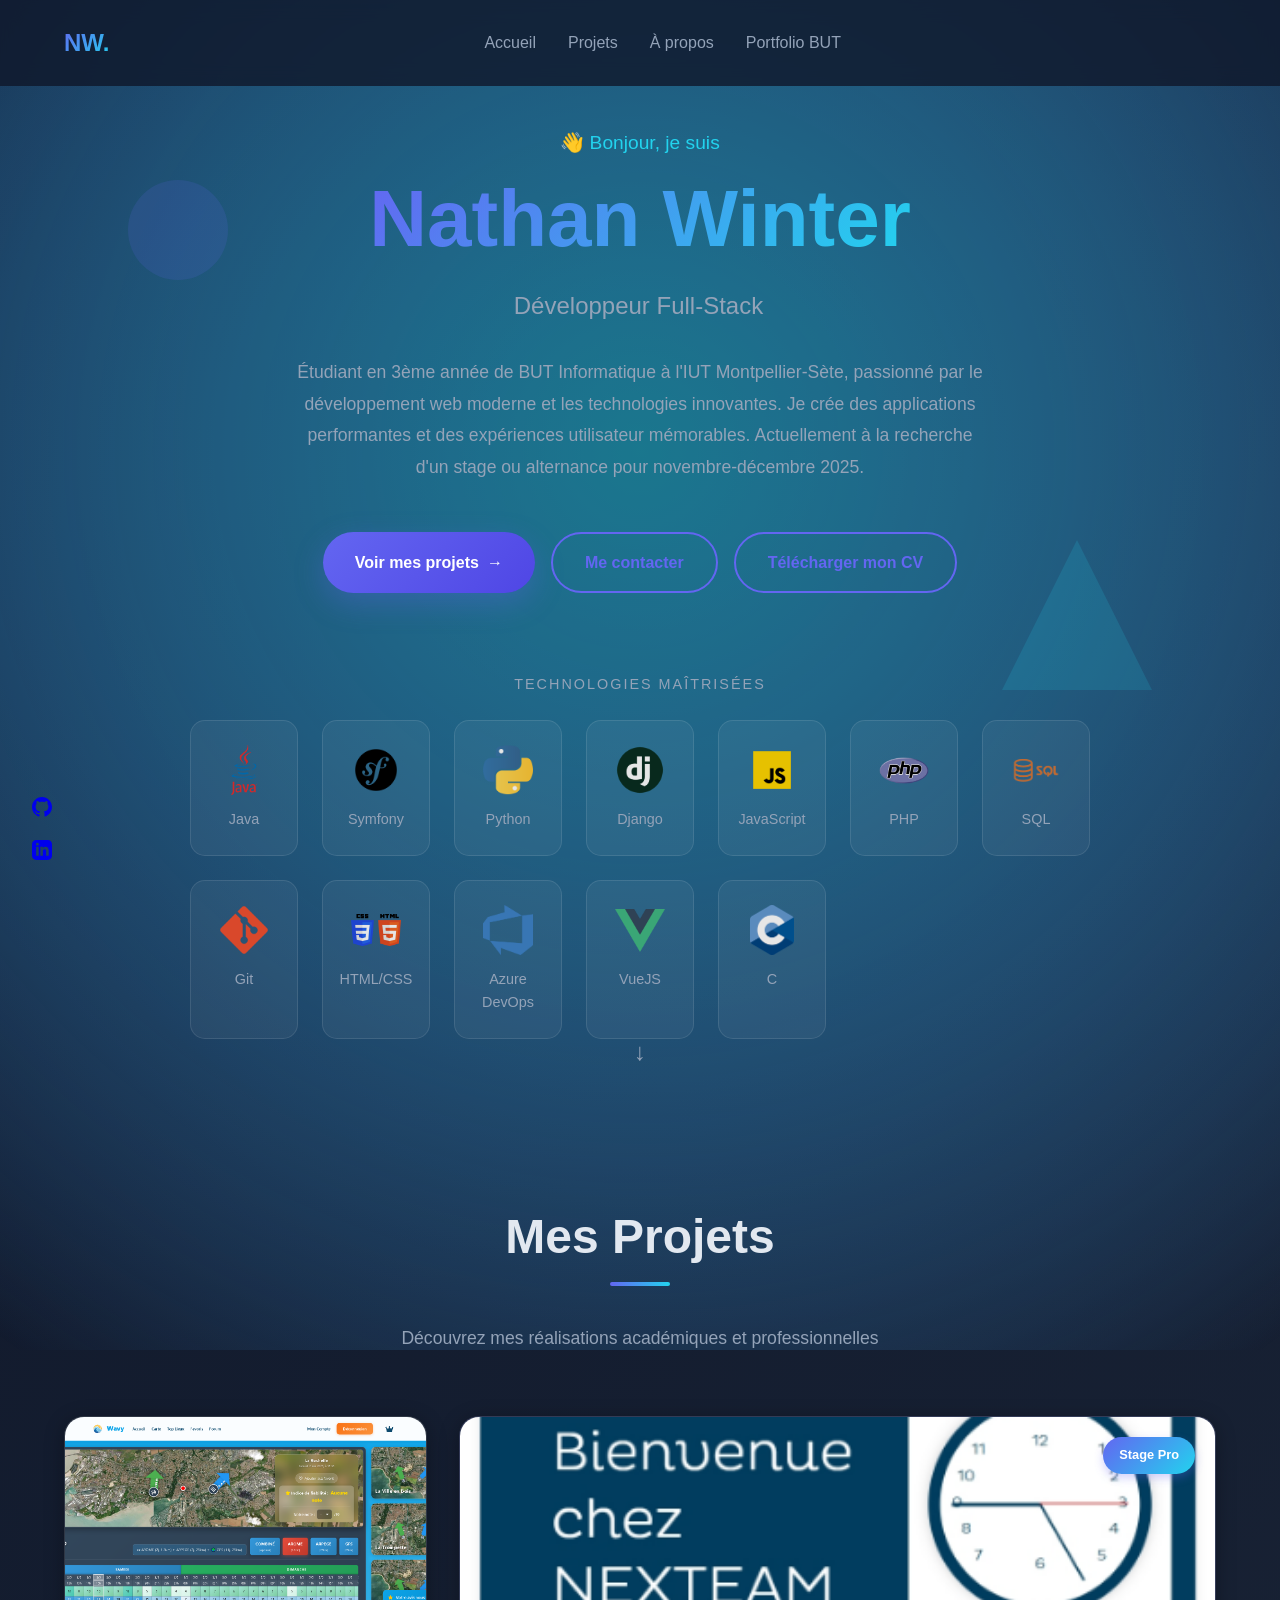
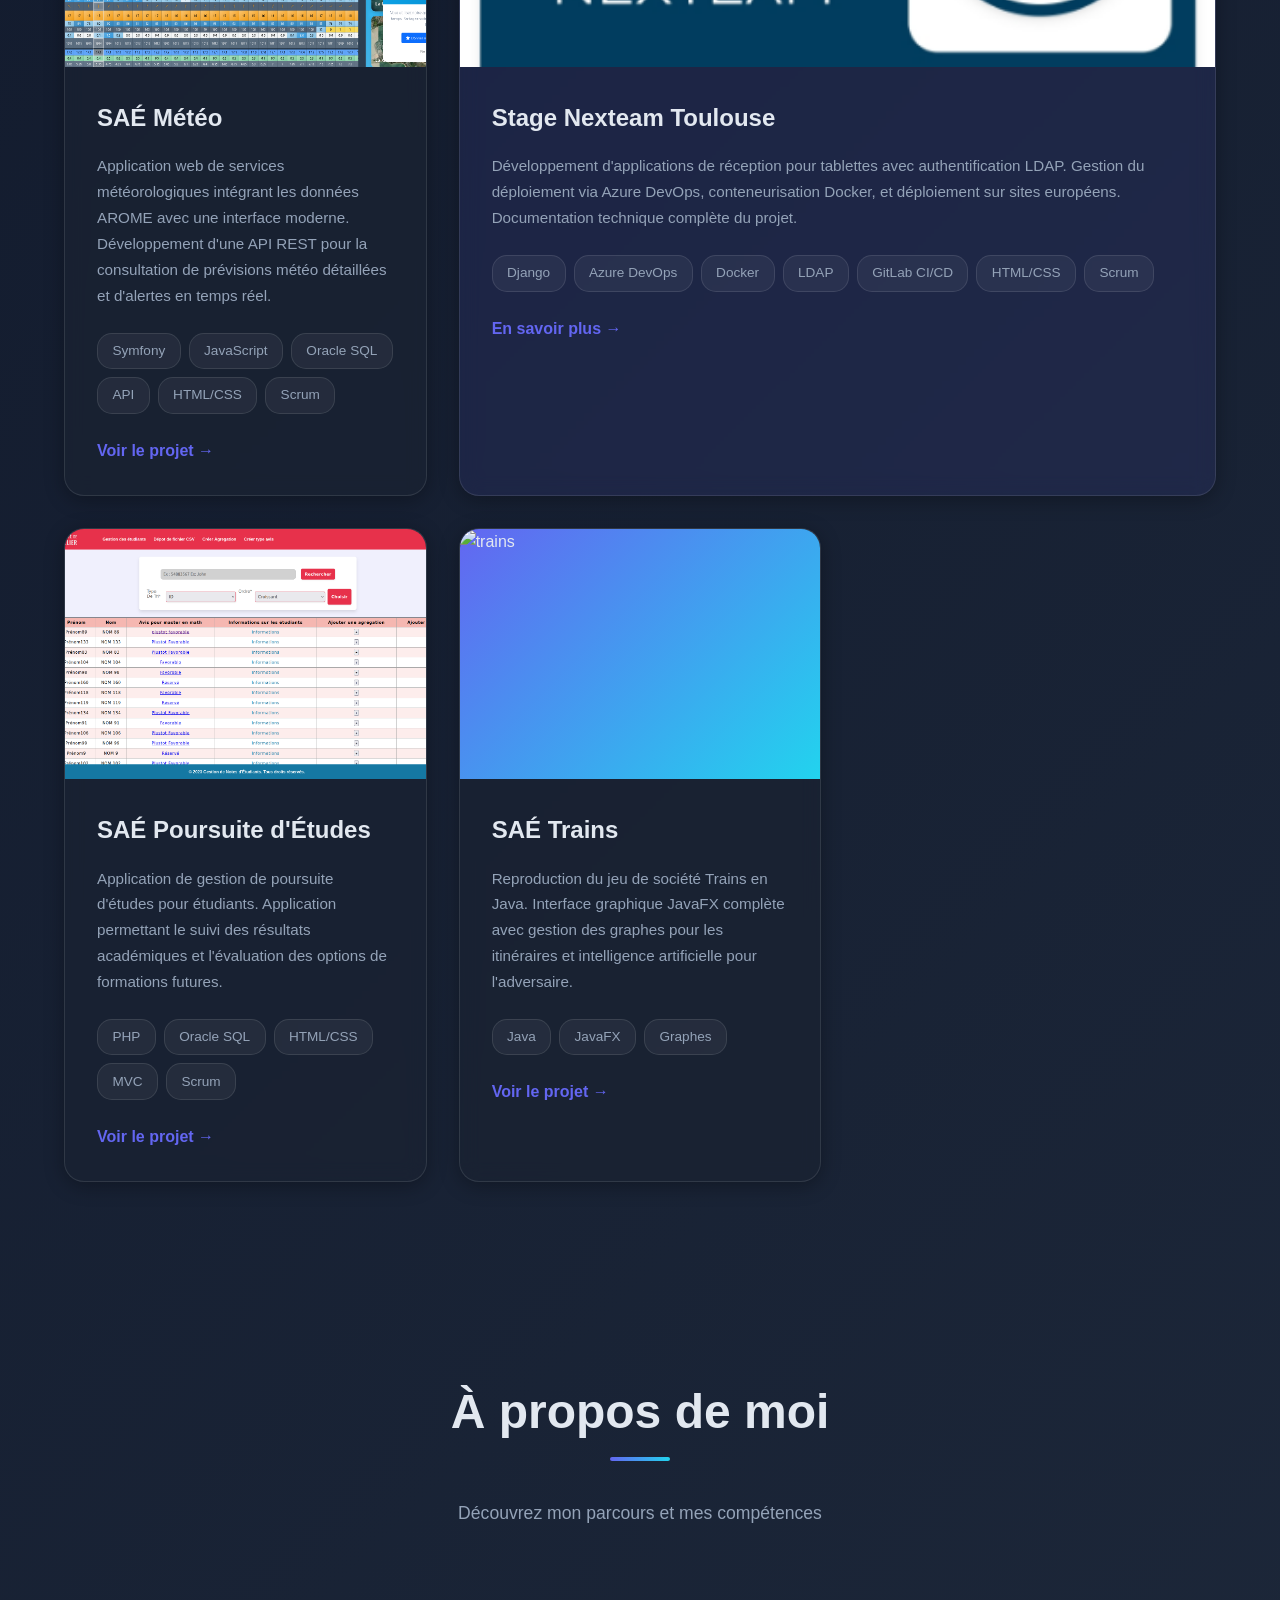
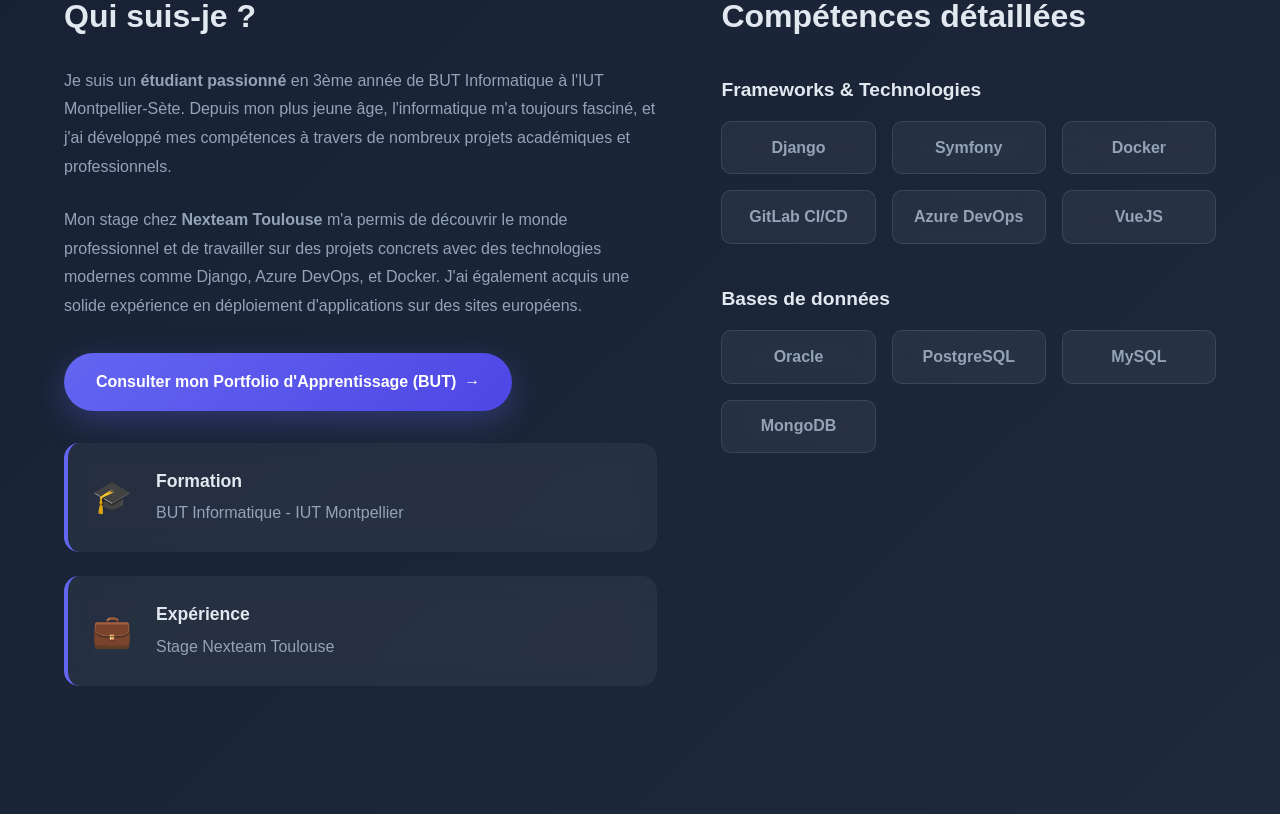
==== commit 7139879b: "Finalisation du portfolio et des pages projets" ====
--- a/public_html/index.html
+++ b/public_html/index.html
@@ -1,5 +1,6 @@
 <!DOCTYPE html>
 <html lang="fr">
+
 <head>
     <meta charset="UTF-8">
     <meta name="viewport" content="width=device-width, initial-scale=1.0">
@@ -7,457 +8,352 @@
     <link href="../public/css/styles.css" rel="stylesheet" />
     <script defer src="../public/js/script.js"></script>
 </head>
+
 <body>
-<!-- Animated Background -->
-<div class="bg-animation"></div>
-
-<!-- Floating Shapes -->
-<div class="shape shape-1"></div>
-<div class="shape shape-2"></div>
-
-<!-- Navigation -->
-<nav id="navbar">
-    <div class="nav-container">
-        <div class="logo">NW.</div>
-        <ul class="nav-links">
-            <li><a href="#home">Accueil</a></li>
-            <li><a href="#projects">Projets</a></li>
-            <li><a href="#about">À propos</a></li>
-            <li><a href="#contact">Contact</a></li>
-        </ul>
-        <div class="hamburger">
-            <span></span>
-            <span></span>
-            <span></span>
+    <!-- Animated Background -->
+    <div class="bg-animation"></div>
+
+    <!-- Floating Shapes -->
+    <div class="shape shape-1"></div>
+    <div class="shape shape-2"></div>
+
+    <!-- Navigation -->
+    <nav id="navbar">
+        <div class="nav-container">
+            <div class="logo">NW.</div>
+            <ul class="nav-links">
+                <li><a href="#home">Accueil</a></li>
+                <li><a href="#projects">Projets</a></li>
+                <li><a href="#about">À propos</a></li>
+                <li><a href="portfolio-apprentissage.html">Portfolio BUT</a></li>
+            </ul>
+            <div class="hamburger">
+                <span></span>
+                <span></span>
+                <span></span>
+            </div>
         </div>
+    </nav>
+
+    <!-- Hero Section -->
+    <section class="hero" id="home">
+        <div class="hero-content">
+            <p class="greeting">👋 Bonjour, je suis</p>
+            <h1>
+                <span class="name-highlight">Nathan Winter</span>
+            </h1>
+            <p class="tagline">
+                Développeur Full-Stack <span class="typing-effect"></span>
+            </p>
+            <p class="hero-description">
+                Étudiant en 3ème année de BUT Informatique à l'IUT Montpellier-Sète, passionné par le développement web
+                moderne et les technologies innovantes. Je crée des applications performantes et des expériences
+                utilisateur mémorables. Actuellement à la recherche d'un stage ou alternance pour novembre-décembre
+                2025.
+            </p>
+
+            <div class="btn-group">
+                <a href="#projects" class="btn btn-primary">
+                    <span>Voir mes projets</span>
+                    <span>→</span>
+                </a>
+                <a href="mailto:nathan.winter132@gmail.com" class="btn btn-secondary">
+                    <span>Me contacter</span>
+                </a>
+                <a href="../public/CV_Nathan_Winter.pdf" class="btn btn-secondary" target="_blank"
+                    download="CV_Nathan_Winter.pdf">
+                    <span>Télécharger mon CV</span>
+                </a>
+            </div>
+
+            <div class="skills">
+                <p class="skills-title">Technologies maîtrisées</p>
+                <div class="skills-grid">
+                    <div class="skill-card">
+                        <img class="skill-icon" src="../public/img/logo-java.png" alt="Java" loading="lazy">
+                        <div class="skill-name">Java</div>
+                    </div>
+                    <div class="skill-card">
+                        <img class="skill-icon" src="../public/img/logo-symfony.png" alt="Symfony" loading="lazy">
+                        <div class="skill-name">Symfony</div>
+                    </div>
+                    <div class="skill-card">
+                        <img class="skill-icon" src="../public/img/logo-python.png" alt="Python" loading="lazy">
+                        <div class="skill-name">Python</div>
+                    </div>
+                    <div class="skill-card">
+                        <img class="skill-icon" src="../public/img/logo-django.png" alt="Django" loading="lazy">
+                        <div class="skill-name">Django</div>
+                    </div>
+                    <div class="skill-card">
+                        <img class="skill-icon" src="../public/img/logo-js.png" alt="JavaScript" loading="lazy">
+                        <div class="skill-name">JavaScript</div>
+                    </div>
+                    <div class="skill-card">
+                        <img class="skill-icon" src="../public/img/logo-php.png" alt="PHP" loading="lazy">
+                        <div class="skill-name">PHP</div>
+                    </div>
+                    <div class="skill-card">
+                        <img class="skill-icon" src="../public/img/logo-sql.png" alt="SQL" loading="lazy">
+                        <div class="skill-name">SQL</div>
+                    </div>
+                    <div class="skill-card">
+                        <img class="skill-icon" src="../public/img/logo-git.png" alt="Git" loading="lazy">
+                        <div class="skill-name">Git</div>
+                    </div>
+                    <div class="skill-card">
+                        <img class="skill-icon" src="../public/img/logo-htmlcss.png" alt="HTML/CSS" loading="lazy">
+                        <div class="skill-name">HTML/CSS</div>
+                    </div>
+                    <div class="skill-card">
+                        <img class="skill-icon" src="../public/img/logo-azure.png" alt="Azure DevOps" loading="lazy">
+                        <div class="skill-name">Azure DevOps</div>
+                    </div>
+                    <div class="skill-card">
+                        <img class="skill-icon" src="../public/img/logo-vueJS.png" alt="VueJS" loading="lazy">
+                        <div class="skill-name">VueJS</div>
+                    </div>
+                    <div class="skill-card">
+                        <img class="skill-icon" src="../public/img/logo-c.png" alt="C" loading="lazy">
+                        <div class="skill-name">C</div>
+                    </div>
+                </div>
+            </div>
+        </div>
+
+        <div class="scroll-indicator"></div>
+    </section>
+
+    <!-- Projects Section -->
+    <section id="projects" class="projects">
+        <div class="container">
+            <div class="section-header">
+                <h2 class="section-title">Mes Projets</h2>
+                <p class="section-subtitle">Découvrez mes réalisations académiques et professionnelles</p>
+            </div>
+
+            <div class="projects-grid">
+                <!-- SAÉ Météo -->
+                <div class="project-card">
+                    <div class="project-image">
+                        <img src="../public/img/imgProjetSAEMeteo1.PNG" alt="SAÉ Météo">
+                        <div class="project-overlay">
+                            <div class="project-tags">
+                            </div>
+                        </div>
+                    </div>
+                    <div class="project-content">
+                        <h3 class="project-title">SAÉ Météo</h3>
+                        <p class="project-description">
+                            Application web de services météorologiques intégrant les données AROME avec une interface
+                            moderne.
+                            Développement d'une API REST pour la consultation de prévisions météo détaillées et
+                            d'alertes en temps réel.
+                        </p>
+                        <div class="project-tech">
+                            <span>Symfony</span>
+                            <span>JavaScript</span>
+                            <span>Oracle SQL</span>
+                            <span>API</span>
+                            <span>HTML/CSS</span>
+                            <span>Scrum</span>
+                        </div>
+                        <div class="project-links">
+                            <a href="projet-meteo.html" class="project-link">Voir le projet →</a>
+                        </div>
+                    </div>
+                </div>
+
+                <!-- Stage Nexteam -->
+                <div class="project-card featured">
+                    <div class="featured-badge">Stage Pro</div>
+                    <div class="project-image">
+                        <img src="../public/img/imgProjetStageNexteam.PNG" alt="Stage Nexteam">
+                        <div class="project-overlay">
+                            <div class="project-tags">
+                            </div>
+                        </div>
+                    </div>
+                    <div class="project-content">
+                        <h3 class="project-title">Stage Nexteam Toulouse</h3>
+                        <p class="project-description">
+                            Développement d'applications de réception pour tablettes avec authentification LDAP.
+                            Gestion du déploiement via Azure DevOps, conteneurisation Docker, et déploiement sur sites
+                            européens.
+                            Documentation technique complète du projet.
+                        </p>
+                        <div class="project-tech">
+                            <span>Django</span>
+                            <span>Azure DevOps</span>
+                            <span>Docker</span>
+                            <span>LDAP</span>
+                            <span>GitLab CI/CD</span>
+                            <span>HTML/CSS</span>
+                            <span>Scrum</span>
+                        </div>
+                        <div class="project-links">
+                            <a href="projet-nexteam.html" class="project-link">En savoir plus →</a>
+                        </div>
+                    </div>
+                </div>
+
+                <!-- SAÉ Poursuite d'études -->
+                <div class="project-card">
+                    <div class="project-image">
+                        <img src="../public/img/projetSAE3.png" alt="etudes">
+                        <div class="project-overlay">
+                            <div class="project-tags">
+                            </div>
+                        </div>
+                    </div>
+                    <div class="project-content">
+                        <h3 class="project-title">SAÉ Poursuite d'Études</h3>
+                        <p class="project-description">
+                            Application de gestion de poursuite d'études pour étudiants. Application permettant
+                            le suivi des résultats académiques et l'évaluation des options de formations futures.
+                        </p>
+                        <div class="project-tech">
+                            <span>PHP</span>
+                            <span>Oracle SQL</span>
+                            <span>HTML/CSS</span>
+                            <span>MVC</span>
+                            <span>Scrum</span>
+                        </div>
+                        <div class="project-links">
+                            <a href="projet-poursuite-etudes.html" class="project-link">Voir le projet →</a>
+                        </div>
+                    </div>
+                </div>
+
+                <!-- SAÉ Trains -->
+                <div class="project-card">
+                    <div class="project-image">
+                        <img src="../public/img/imgProjetTrains.png" alt="trains">
+                        <div class="project-overlay">
+                            <div class="project-tags">
+                            </div>
+                        </div>
+                    </div>
+                    <div class="project-content">
+                        <h3 class="project-title">SAÉ Trains</h3>
+                        <p class="project-description">
+                            Reproduction du jeu de société Trains en Java. Interface graphique JavaFX complète
+                            avec gestion des graphes pour les itinéraires et intelligence artificielle pour
+                            l'adversaire.
+                        </p>
+                        <div class="project-tech">
+                            <span>Java</span>
+                            <span>JavaFX</span>
+                            <span>Graphes</span>
+                        </div>
+                        <div class="project-links">
+                            <a href="projet-trains.html" class="project-link">Voir le projet →</a>
+                        </div>
+                    </div>
+                </div>
+            </div>
+        </div>
+    </section>
+
+    <!-- About Section -->
+    <section id="about" class="about">
+        <div class="container">
+            <div class="section-header">
+                <h2 class="section-title">À propos de moi</h2>
+                <p class="section-subtitle">Découvrez mon parcours et mes compétences</p>
+            </div>
+
+            <div class="about-content">
+                <div class="about-text">
+                    <h3>Qui suis-je ?</h3>
+                    <p>
+                        Je suis un <strong>étudiant passionné</strong> en 3ème année de BUT Informatique à l'IUT
+                        Montpellier-Sète.
+                        Depuis mon plus jeune âge, l'informatique m'a toujours fasciné, et j'ai développé mes
+                        compétences
+                        à travers de nombreux projets académiques et professionnels.
+                    </p>
+                    <p>
+                        Mon stage chez <strong>Nexteam Toulouse</strong> m'a permis de découvrir le monde professionnel
+                        et de travailler sur des projets concrets avec des technologies modernes comme Django, Azure
+                        DevOps,
+                        et Docker. J'ai également acquis une solide expérience en déploiement d'applications sur des
+                        sites européens.
+                    </p>
+
+                    <div style="margin: 2rem 0;">
+                        <a href="portfolio-apprentissage.html" class="btn btn-primary"
+                            style="display: inline-flex; align-items: center; gap: 0.5rem; border: 1px solid var(--primary-color);">
+                            <span>Consulter mon Portfolio d'Apprentissage (BUT)</span>
+                            <span>→</span>
+                        </a>
+                    </div>
+
+                    <div class="about-highlights">
+                        <div class="highlight-item">
+                            <div class="highlight-icon">🎓</div>
+                            <div class="highlight-text">
+                                <h4>Formation</h4>
+                                <p>BUT Informatique - IUT Montpellier</p>
+                            </div>
+                        </div>
+                        <div class="highlight-item">
+                            <div class="highlight-icon">💼</div>
+                            <div class="highlight-text">
+                                <h4>Expérience</h4>
+                                <p>Stage Nexteam Toulouse</p>
+                            </div>
+                        </div>
+                    </div>
+
+                </div>
+
+                <div class="about-skills-detailed">
+                    <h3>Compétences détaillées</h3>
+
+
+                    <div class="skill-category">
+                        <h4>Frameworks & Technologies</h4>
+                        <div class="tech-grid">
+                            <div class="tech-item">Django</div>
+                            <div class="tech-item">Symfony</div>
+                            <div class="tech-item">Docker</div>
+                            <div class="tech-item">GitLab CI/CD</div>
+                            <div class="tech-item">Azure DevOps</div>
+                            <div class="tech-item">VueJS</div>
+                        </div>
+                    </div>
+
+                    <div class="skill-category">
+                        <h4>Bases de données</h4>
+                        <div class="tech-grid">
+                            <div class="tech-item">Oracle</div>
+                            <div class="tech-item">PostgreSQL</div>
+                            <div class="tech-item">MySQL</div>
+                            <div class="tech-item">MongoDB</div>
+                        </div>
+                    </div>
+                </div>
+            </div>
+        </div>
+    </section>
+
+
+    <!-- Social Links -->
+    <div class="social-links">
+        <a href="https://github.com/Letalityyy" target="_blank">
+            <svg width="20" height="20" viewBox="0 0 24 24" fill="currentColor">
+                <path
+                    d="M12 0c-6.626 0-12 5.373-12 12 0 5.302 3.438 9.8 8.207 11.387.599.111.793-.261.793-.577v-2.234c-3.338.726-4.033-1.416-4.033-1.416-.546-1.387-1.333-1.756-1.333-1.756-1.089-.745.083-.729.083-.729 1.205.084 1.839 1.237 1.839 1.237 1.07 1.834 2.807 1.304 3.492.997.107-.775.418-1.305.762-1.604-2.665-.305-5.467-1.334-5.467-5.931 0-1.311.469-2.381 1.236-3.221-.124-.303-.535-1.524.117-3.176 0 0 1.008-.322 3.301 1.23.957-.266 1.983-.399 3.003-.404 1.02.005 2.047.138 3.006.404 2.291-1.552 3.297-1.23 3.297-1.23.653 1.653.242 2.874.118 3.176.77.84 1.235 1.911 1.235 3.221 0 4.609-2.807 5.624-5.479 5.921.43.372.823 1.102.823 2.222v3.293c0 .319.192.694.801.576 4.765-1.589 8.199-6.086 8.199-11.386 0-6.627-5.373-12-12-12z" />
+            </svg>
+        </a>
+        <a href="https://www.linkedin.com/in/nathan-winter-0962a82aa/">
+            <svg width="20" height="20" viewBox="0 0 24 24" fill="currentColor">
+                <path
+                    d="M19 0h-14c-2.761 0-5 2.239-5 5v14c0 2.761 2.239 5 5 5h14c2.762 0 5-2.239 5-5v-14c0-2.761-2.238-5-5-5zm-11 19h-3v-11h3v11zm-1.5-12.268c-.966 0-1.75-.79-1.75-1.764s.784-1.764 1.75-1.764 1.75.79 1.75 1.764-.783 1.764-1.75 1.764zm13.5 12.268h-3v-5.604c0-3.368-4-3.113-4 0v5.604h-3v-11h3v1.765c1.396-2.586 7-2.777 7 2.476v6.759z" />
+            </svg>
+        </a>
     </div>
-</nav>
-
-<!-- Hero Section -->
-<section class="hero" id="home">
-    <div class="hero-content">
-        <p class="greeting">👋 Bonjour, je suis</p>
-        <h1>
-            <span class="name-highlight">Nathan Winter</span>
-        </h1>
-        <p class="tagline">
-            Développeur Full-Stack <span class="typing-effect"></span>
-        </p>
-        <p class="hero-description">
-            Étudiant en 3ème année de BUT Informatique à l'IUT Montpellier-Sète, passionné par le développement web moderne et les technologies innovantes. Je crée des applications performantes et des expériences utilisateur mémorables. Actuellement à la recherche d'un stage ou alternance pour novembre-décembre 2025.
-        </p>
-
-        <div class="btn-group">
-            <a href="#projects" class="btn btn-primary">
-                <span>Voir mes projets</span>
-                <span>→</span>
-            </a>
-            <a href="#contact" class="btn btn-secondary">
-                <span>Me contacter</span>
-            </a>
-        </div>
-
-        <div class="skills">
-            <p class="skills-title">Technologies maîtrisées</p>
-            <div class="skills-grid">
-                <div class="skill-card">
-                    <img class="skill-icon" src="../public/img/logo-java.png" alt="Java" loading="lazy">
-                    <div class="skill-name">Java</div>
-                </div>
-                <div class="skill-card">
-                    <img class="skill-icon" src="../public/img/logo-symfony.png" alt="Symfony" loading="lazy">
-                    <div class="skill-name">Symfony</div>
-                </div>
-                <div class="skill-card">
-                    <img class="skill-icon" src="../public/img/logo-python.png" alt="Python" loading="lazy">
-                    <div class="skill-name">Python</div>
-                </div>
-                <div class="skill-card">
-                    <img class="skill-icon" src="../public/img/logo-django.png" alt="Django" loading="lazy">
-                    <div class="skill-name">Django</div>
-                </div>
-                <div class="skill-card">
-                    <img class="skill-icon" src="../public/img/logo-js.png" alt="JavaScript" loading="lazy">
-                    <div class="skill-name">JavaScript</div>
-                </div>
-                <div class="skill-card">
-                    <img class="skill-icon" src="../public/img/logo-php.png" alt="PHP" loading="lazy">
-                    <div class="skill-name">PHP</div>
-                </div>
-                <div class="skill-card">
-                    <img class="skill-icon" src="../public/img/logo-sql.png" alt="SQL" loading="lazy">
-                    <div class="skill-name">SQL</div>
-                </div>
-                <div class="skill-card">
-                    <img class="skill-icon" src="../public/img/logo-git.png" alt="Git" loading="lazy">
-                    <div class="skill-name">Git</div>
-                </div>
-                <div class="skill-card">
-                    <img class="skill-icon" src="../public/img/logo-htmlcss.png" alt="HTML/CSS" loading="lazy">
-                    <div class="skill-name">HTML/CSS</div>
-                </div>
-                <div class="skill-card">
-                    <img class="skill-icon" src="../public/img/logo-azure.png" alt="Azure DevOps" loading="lazy">
-                    <div class="skill-name">Azure DevOps</div>
-                </div>
-                <div class="skill-card">
-                    <img class="skill-icon" src="../public/img/logo-vueJS.png" alt="VueJS" loading="lazy">
-                    <div class="skill-name">VueJS</div>
-                </div>
-                <div class="skill-card">
-                    <img class="skill-icon" src="../public/img/logo-c.png" alt="C" loading="lazy">
-                    <div class="skill-name">C</div>
-                </div>
-            </div>
-        </div>
-    </div>
-
-    <div class="scroll-indicator"></div>
-</section>
-
-<!-- Projects Section -->
-<section id="projects" class="projects">
-    <div class="container">
-        <div class="section-header">
-            <h2 class="section-title">Mes Projets</h2>
-            <p class="section-subtitle">Découvrez mes réalisations académiques et professionnelles</p>
-        </div>
-
-        <div class="projects-grid">
-            <!-- SAÉ Météo -->
-            <div class="project-card">
-                <div class="project-image">
-                    <div class="project-overlay">
-                        <div class="project-tags">
-                        </div>
-                    </div>
-                </div>
-                <div class="project-content">
-                    <h3 class="project-title">SAÉ Météo</h3>
-                    <p class="project-description">
-                        Application web de services météorologiques intégrant les données AROME avec une interface moderne.
-                        Développement d'une API REST pour la consultation de prévisions météo détaillées et d'alertes en temps réel.
-                    </p>
-                    <div class="project-tech">
-                        <span>Symfony</span>
-                        <span>JavaScript</span>
-                        <span>Oracle SQL</span>
-                        <span>API</span>
-                        <span>HTML/CSS</span>
-                        <span>Scrum</span>
-                    </div>
-                    <div class="project-links">
-                        <a href="#" class="project-link">Voir le projet →</a>
-                    </div>
-                </div>
-            </div>
-
-            <!-- Stage Nexteam -->
-            <div class="project-card featured">
-                <div class="featured-badge">Stage Pro</div>
-                <div class="project-image">
-                    <div class="project-overlay">
-                        <div class="project-tags">
-                        </div>
-                    </div>
-                </div>
-                <div class="project-content">
-                    <h3 class="project-title">Stage Nexteam Toulouse</h3>
-                    <p class="project-description">
-                        Développement d'applications de réception pour tablettes avec authentification LDAP.
-                        Gestion du déploiement via Azure DevOps, conteneurisation Docker, et déploiement sur sites européens.
-                        Documentation technique complète du projet.
-                    </p>
-                    <div class="project-tech">
-                        <span>Django</span>
-                        <span>Azure DevOps</span>
-                        <span>Docker</span>
-                        <span>LDAP</span>
-                        <span>GitLab CI/CD</span>
-                        <span>HTML/CSS</span>
-                        <span>Scrum</span>
-                    </div>
-                    <div class="project-links">
-                        <a href="#" class="project-link">En savoir plus →</a>
-                    </div>
-                </div>
-            </div>
-
-            <!-- SAÉ Poursuite d'études -->
-            <div class="project-card">
-                <div class="project-image">
-                    <img src="../public/img/projetSAE3.png" alt="etudes">
-                    <div class="project-overlay">
-                        <div class="project-tags">
-                        </div>
-                    </div>
-                </div>
-                <div class="project-content">
-                    <h3 class="project-title">SAÉ Poursuite d'Études</h3>
-                    <p class="project-description">
-                        Application de gestion de poursuite d'études pour étudiants. Application permettant
-                        le suivi des résultats académiques et l'évaluation des options de formations futures.
-                    </p>
-                    <div class="project-tech">
-                        <span>PHP</span>
-                        <span>Oracle SQL</span>
-                        <span>HTML/CSS</span>
-                        <span>MVC</span>
-                        <span>Scrum</span>
-                    </div>
-                    <div class="project-links">
-                        <a href="#" class="project-link">Voir le projet →</a>
-                    </div>
-                </div>
-            </div>
-
-            <!-- SAÉ Trains -->
-            <div class="project-card">
-                <div class="project-image">
-                    <img src="../public/img/imgProjetTrains.png" alt="trains">
-                    <div class="project-overlay">
-                        <div class="project-tags">
-                        </div>
-                    </div>
-                </div>
-                <div class="project-content">
-                    <h3 class="project-title">SAÉ Trains</h3>
-                    <p class="project-description">
-                        Reproduction du jeu de société Trains en Java. Interface graphique JavaFX complète
-                        avec gestion des graphes pour les itinéraires et intelligence artificielle pour l'adversaire.
-                    </p>
-                    <div class="project-tech">
-                        <span>Java</span>
-                        <span>JavaFX</span>
-                        <span>Graphes</span>
-                    </div>
-                    <div class="project-links">
-                        <a href="#" class="project-link">Voir le projet →</a>
-                    </div>
-                </div>
-            </div>
-        </div>
-    </div>
-</section>
-
-<!-- About Section -->
-<section id="about" class="about">
-    <div class="container">
-        <div class="section-header">
-            <h2 class="section-title">À propos de moi</h2>
-            <p class="section-subtitle">Découvrez mon parcours et mes compétences</p>
-        </div>
-
-        <div class="about-content">
-            <div class="about-text">
-                <h3>Qui suis-je ?</h3>
-                <p>
-                    Je suis un <strong>étudiant passionné</strong> en 3ème année de BUT Informatique à l'IUT Montpellier-Sète.
-                    Depuis mon plus jeune âge, l'informatique m'a toujours fasciné, et j'ai développé mes compétences
-                    à travers de nombreux projets académiques et professionnels.
-                </p>
-                <p>
-                    Mon stage chez <strong>Nexteam Toulouse</strong> m'a permis de découvrir le monde professionnel
-                    et de travailler sur des projets concrets avec des technologies modernes comme Django, Azure DevOps,
-                    et Docker. J'ai également acquis une solide expérience en déploiement d'applications sur des sites européens.
-                </p>
-                <p>
-                    Je suis actuellement à la recherche d'un <strong>stage ou alternance</strong> pour novembre-décembre 2025,
-                    dans le développement web, l'intelligence artificielle, ou tout projet innovant qui me permettra
-                    de continuer à apprendre et à grandir professionnellement.
-                </p>
-
-                <div class="about-highlights">
-                    <div class="highlight-item">
-                        <div class="highlight-icon">🎓</div>
-                        <div class="highlight-text">
-                            <h4>Formation</h4>
-                            <p>BUT Informatique - IUT Montpellier</p>
-                        </div>
-                    </div>
-                    <div class="highlight-item">
-                        <div class="highlight-icon">💼</div>
-                        <div class="highlight-text">
-                            <h4>Expérience</h4>
-                            <p>Stage Nexteam Toulouse</p>
-                        </div>
-                    </div>
-                    <div class="highlight-item">
-                        <div class="highlight-icon">🚀</div>
-                        <div class="highlight-text">
-                            <h4>Objectif</h4>
-                            <p>Stage/Alternance Nov-Déc 2025</p>
-                        </div>
-                    </div>
-                </div>
-
-                <div class="about-interests">
-                    <h3>Centres d'intérêt</h3>
-                    <div class="interests-list">
-                        <div class="interest-item">🎮 Gaming (Phasmophobia, Minecraft modding)</div>
-                        <div class="interest-item">🌤️ Météorologie & Data</div>
-                        <div class="interest-item">💻 Open Source & Tech</div>
-                        <div class="interest-item">🎯 BDE & Vie étudiante</div>
-                    </div>
-                </div>
-            </div>
-
-            <div class="about-skills-detailed">
-                <h3>Compétences détaillées</h3>
-
-                <div class="skill-category">
-                    <h4>Langages de programmation</h4>
-                    <div class="skill-bars">
-                        <div class="skill-bar">
-                            <div class="skill-info">
-                                <span>Java</span>
-                                <span>90%</span>
-                            </div>
-                            <div class="skill-progress">
-                                <div class="skill-progress-bar" style="width: 90%"></div>
-                            </div>
-                        </div>
-                        <div class="skill-bar">
-                            <div class="skill-info">
-                                <span>Python</span>
-                                <span>85%</span>
-                            </div>
-                            <div class="skill-progress">
-                                <div class="skill-progress-bar" style="width: 85%"></div>
-                            </div>
-                        </div>
-                        <div class="skill-bar">
-                            <div class="skill-info">
-                                <span>PHP</span>
-                                <span>80%</span>
-                            </div>
-                            <div class="skill-progress">
-                                <div class="skill-progress-bar" style="width: 80%"></div>
-                            </div>
-                        </div>
-                        <div class="skill-bar">
-                            <div class="skill-info">
-                                <span>JavaScript</span>
-                                <span>75%</span>
-                            </div>
-                            <div class="skill-progress">
-                                <div class="skill-progress-bar" style="width: 75%"></div>
-                            </div>
-                        </div>
-                    </div>
-                </div>
-
-                <div class="skill-category">
-                    <h4>Frameworks & Technologies</h4>
-                    <div class="tech-grid">
-                        <div class="tech-item">Django</div>
-                        <div class="tech-item">Symfony</div>
-                        <div class="tech-item">Docker</div>
-                        <div class="tech-item">GitLab CI/CD</div>
-                        <div class="tech-item">Azure DevOps</div>
-                        <div class="tech-item">VueJS</div>
-                    </div>
-                </div>
-
-                <div class="skill-category">
-                    <h4>Bases de données</h4>
-                    <div class="tech-grid">
-                        <div class="tech-item">Oracle</div>
-                        <div class="tech-item">PostgreSQL</div>
-                        <div class="tech-item">MySQL</div>
-                        <div class="tech-item">MongoDB</div>
-                    </div>
-                </div>
-            </div>
-        </div>
-    </div>
-</section>
-
-<!-- Contact Section -->
-<section id="contact" class="contact">
-    <div class="container">
-        <div class="section-header">
-            <h2 class="section-title">Me Contacter</h2>
-            <p class="section-subtitle">N'hésitez pas à me contacter pour discuter d'opportunités ou de projets</p>
-        </div>
-
-        <div class="contact-content">
-            <div class="contact-info">
-                <div class="contact-item">
-                    <div class="contact-icon">📧</div>
-                    <div class="contact-details">
-                        <h4>Email</h4>
-                        <p><a href="/cdn-cgi/l/email-protection" class="__cf_email__" data-cfemail="790f160d0b1c571c14181015391c01181409151c571a1614">[email&#160;protected]</a></p>
-                    </div>
-                </div>
-                <div class="contact-item">
-                    <div class="contact-icon">📱</div>
-                    <div class="contact-details">
-                        <h4>Téléphone</h4>
-                        <p>06 XX XX XX XX</p>
-                    </div>
-                </div>
-                <div class="contact-item">
-                    <div class="contact-icon">📍</div>
-                    <div class="contact-details">
-                        <h4>Localisation</h4>
-                        <p>Montpellier, France</p>
-                    </div>
-                </div>
-                <div class="contact-item">
-                    <div class="contact-icon">💼</div>
-                    <div class="contact-details">
-                        <h4>Disponibilité</h4>
-                        <p>Stage/Alternance dès Nov-Déc 2025</p>
-                    </div>
-                </div>
-            </div>
-
-            <div class="contact-form-container">
-                <form class="contact-form">
-                    <div class="form-group">
-                        <label for="name">Nom</label>
-                        <input type="text" id="name" name="name" required>
-                    </div>
-                    <div class="form-group">
-                        <label for="email">Email</label>
-                        <input type="email" id="email" name="email" required>
-                    </div>
-                    <div class="form-group">
-                        <label for="subject">Sujet</label>
-                        <input type="text" id="subject" name="subject" required>
-                    </div>
-                    <div class="form-group">
-                        <label for="message">Message</label>
-                        <textarea id="message" name="message" rows="6" required></textarea>
-                    </div>
-                    <button type="submit" class="btn btn-primary">
-                        <span>Envoyer le message</span>
-                        <span>→</span>
-                    </button>
-                </form>
-            </div>
-        </div>
-    </div>
-</section>
-
-<!-- Social Links -->
-<div class="social-links">
-    <a href="https://github.com" class="social-link" title="GitHub" target="_blank">
-        <svg width="20" height="20" viewBox="0 0 24 24" fill="currentColor">
-            <path d="M12 0c-6.626 0-12 5.373-12 12 0 5.302 3.438 9.8 8.207 11.387.599.111.793-.261.793-.577v-2.234c-3.338.726-4.033-1.416-4.033-1.416-.546-1.387-1.333-1.756-1.333-1.756-1.089-.745.083-.729.083-.729 1.205.084 1.839 1.237 1.839 1.237 1.07 1.834 2.807 1.304 3.492.997.107-.775.418-1.305.762-1.604-2.665-.305-5.467-1.334-5.467-5.931 0-1.311.469-2.381 1.236-3.221-.124-.303-.535-1.524.117-3.176 0 0 1.008-.322 3.301 1.23.957-.266 1.983-.399 3.003-.404 1.02.005 2.047.138 3.006.404 2.291-1.552 3.297-1.23 3.297-1.23.653 1.653.242 2.874.118 3.176.77.84 1.235 1.911 1.235 3.221 0 4.609-2.807 5.624-5.479 5.921.43.372.823 1.102.823 2.222v3.293c0 .319.192.694.801.576 4.765-1.589 8.199-6.086 8.199-11.386 0-6.627-5.373-12-12-12z"/>
-        </svg>
-    </a>
-    <a href="https://linkedin.com" class="social-link" title="LinkedIn" target="_blank">
-        <svg width="20" height="20" viewBox="0 0 24 24" fill="currentColor">
-            <path d="M19 0h-14c-2.761 0-5 2.239-5 5v14c0 2.761 2.239 5 5 5h14c2.762 0 5-2.239 5-5v-14c0-2.761-2.238-5-5-5zm-11 19h-3v-11h3v11zm-1.5-12.268c-.966 0-1.75-.79-1.75-1.764s.784-1.764 1.75-1.764 1.75.79 1.75 1.764-.783 1.764-1.75 1.764zm13.5 12.268h-3v-5.604c0-3.368-4-3.113-4 0v5.604h-3v-11h3v1.765c1.396-2.586 7-2.777 7 2.476v6.759z"/>
-        </svg>
-    </a>
-    <a href="/cdn-cgi/l/email-protection#cabca5beb8afe4afa7aba3a68aafb2aba7baa6afe4a9a5a7" class="social-link" title="Email">
-        <svg width="20" height="20" viewBox="0 0 24 24" fill="currentColor">
-            <path d="M12 12.713l-11.985-9.713h23.971l-11.986 9.713zm-5.425-1.822l-6.575-5.329v12.501l6.575-7.172zm10.85 0l6.575 7.172v-12.501l-6.575 5.329zm-1.557 1.261l-3.868 3.135-3.868-3.135-8.11 8.848h23.956l-8.11-8.848z"/>
-        </svg>
-    </a>
-</div>
 </body>
-</html>
+
+</html>
--- a/public/css/styles.css
+++ b/public/css/styles.css
@@ -504,6 +504,18 @@
     background: linear-gradient(135deg, var(--primary), var(--secondary));
     position: relative;
     overflow: hidden;
+}
+
+.project-image img {
+    width: 100%;
+    height: 100%;
+    object-fit: cover;
+    display: block;
+    transition: transform 0.5s ease;
+}
+
+.project-card:hover .project-image img {
+    transform: scale(1.05);
 }
 
 .project-overlay {
